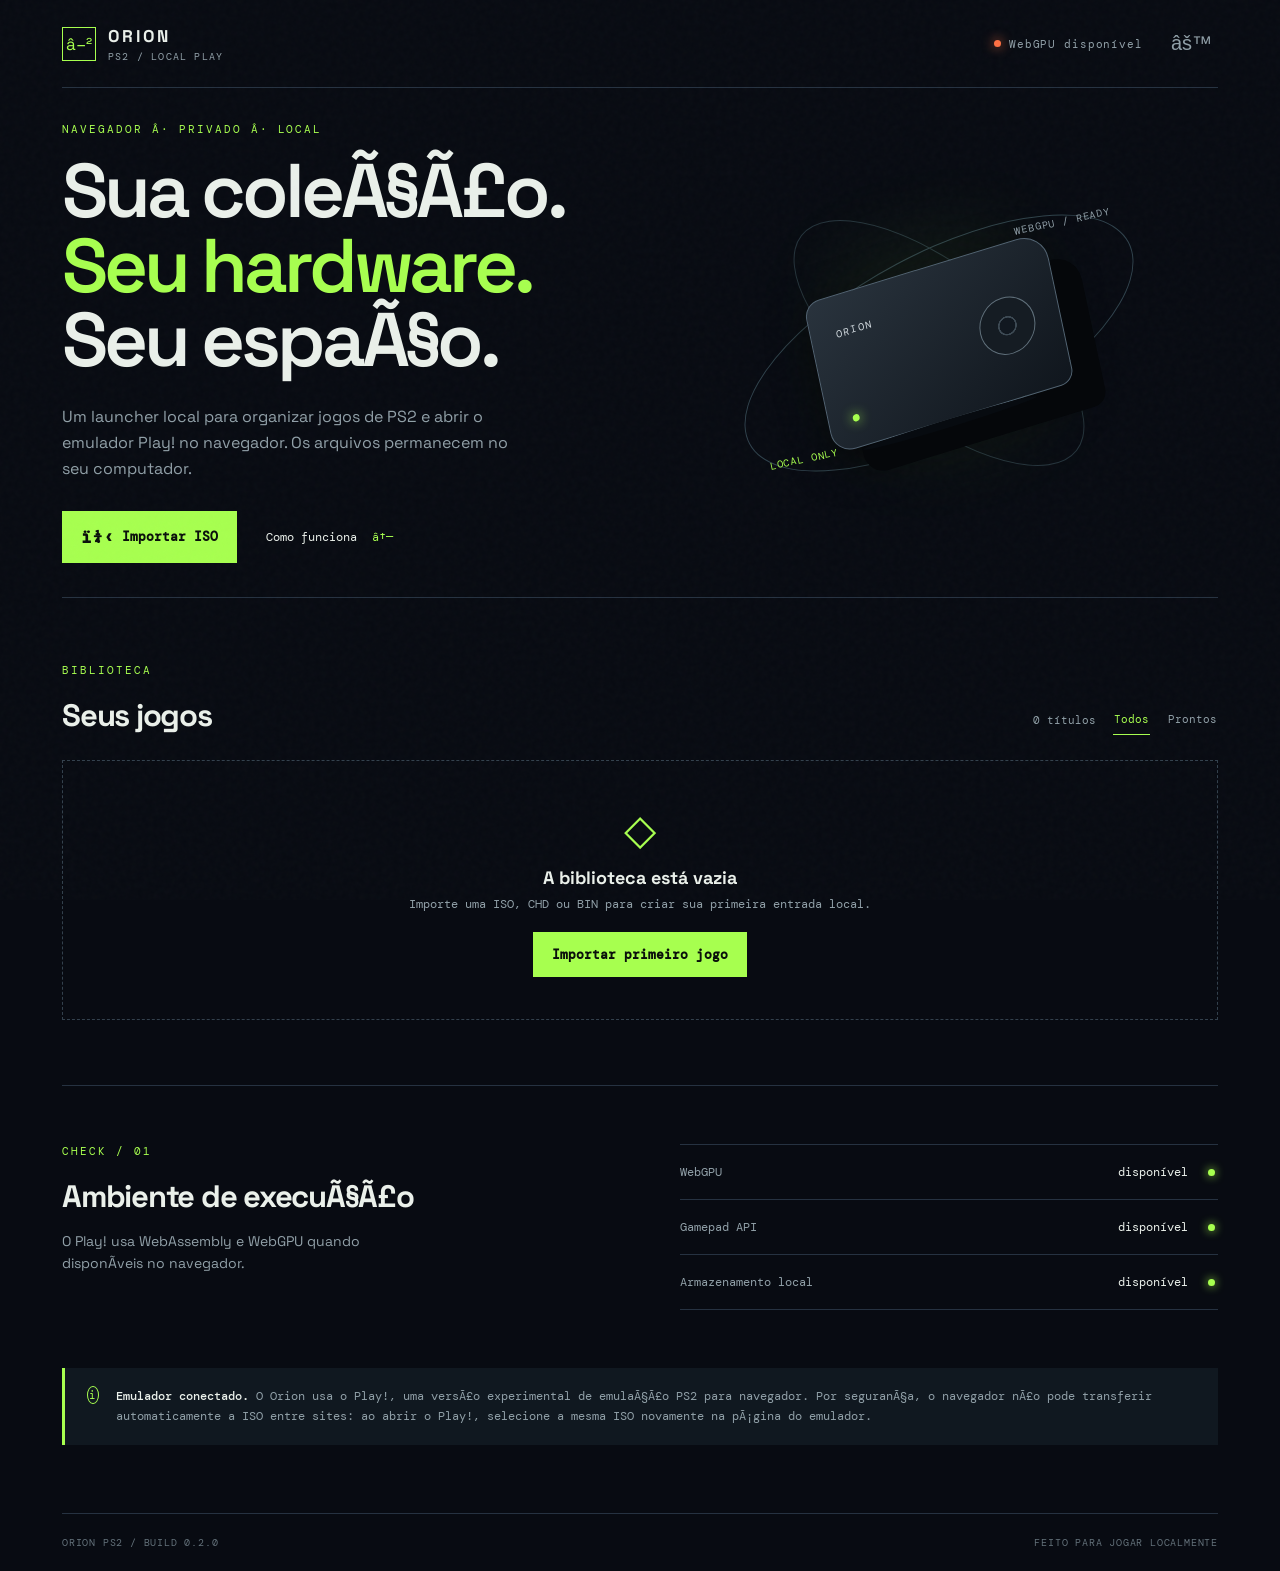
==== index.html @ 4f74984a "Bust browser cache for Play flow" ====
﻿<!doctype html>
<html lang="pt-BR">
<head>
  <meta charset="UTF-8" />
  <meta name="viewport" content="width=device-width, initial-scale=1.0" />
  <meta name="theme-color" content="#080b12" />
  <meta name="description" content="Orion PS2 â€” biblioteca local e launcher experimental para jogos de PlayStation 2 no navegador." />
  <title>Orion PS2 â€” WebGPU Game Library</title>
  <link rel="icon" href="data:image/svg+xml,%3Csvg xmlns='http://www.w3.org/2000/svg' viewBox='0 0 100 100'%3E%3Crect width='100' height='100' rx='22' fill='%23080b12'/%3E%3Cpath d='M20 64 50 18l30 46H63l-13-22-13 22Z' fill='%23a7ff4f'/%3E%3C/svg%3E" />
  <link rel="preconnect" href="https://fonts.googleapis.com" />
  <link rel="preconnect" href="https://fonts.gstatic.com" crossorigin />
  <link href="https://fonts.googleapis.com/css2?family=DM+Mono:wght@400;500&family=Space+Grotesk:wght@400;500;600;700&display=swap" rel="stylesheet" />
  <link rel="stylesheet" href="styles.css" />
</head>
<body>
  <div class="noise"></div><div class="shell"><header class="topbar"><a class="brand" href="#top" aria-label="Orion PS2 inÃ­cio"><span class="brand-mark">â–²</span><span><strong>ORION</strong><small>PS2 / LOCAL PLAY</small></span></a><div class="top-actions"><span class="status-pill"><i></i><span id="gpuStatus">verificando WebGPU</span></span><button class="icon-btn" id="settingsBtn" aria-label="Abrir configuraÃ§Ãµes">âš™</button></div></header>
    <main id="top"><section class="hero"><div class="hero-copy"><p class="eyebrow">NAVEGADOR Â· PRIVADO Â· LOCAL</p><h1>Sua coleÃ§Ã£o.<br /><em>Seu hardware.</em><br />Seu espaÃ§o.</h1><p class="lede">Um launcher local para organizar jogos de PS2 e abrir o emulador Play! no navegador. Os arquivos permanecem no seu computador.</p><div class="hero-actions"><button class="primary-btn" id="importGameBtn"><span>ï¼‹</span> Importar ISO</button><button class="text-btn" id="howBtn">Como funciona <span>â†—</span></button></div><input id="gameInput" type="file" accept=".iso,.bin,.chd,.cso,.gz" hidden /></div><div class="hero-visual" aria-label="IlustraÃ§Ã£o do console Orion"><div class="orbit orbit-one"></div><div class="orbit orbit-two"></div><div class="console-card"><div class="console-glow"></div><div class="console-shape"><span class="console-logo">ORION</span><span class="console-disc"></span><span class="console-led"></span></div><span class="floating-label label-a">WEBGPU / READY</span><span class="floating-label label-b">LOCAL ONLY</span></div></div></section>
      <section class="library-section"><div class="section-head"><div><p class="eyebrow">BIBLIOTECA</p><h2>Seus jogos</h2></div><div class="library-tools"><span id="gameCount">0 tÃ­tulos</span><button class="filter-btn active" data-filter="all">Todos</button><button class="filter-btn" data-filter="ready">Prontos</button></div></div><div id="libraryGrid" class="library-grid"><div class="empty-state"><div class="empty-icon">â—‡</div><h3>A biblioteca estÃ¡ vazia</h3><p>Importe uma ISO, CHD ou BIN para criar sua primeira entrada local.</p><button class="secondary-btn" id="emptyImportBtn">Importar primeiro jogo</button></div></div></section>
      <section class="diagnostics"><div class="diag-heading"><p class="eyebrow">CHECK / 01</p><h2>Ambiente de execuÃ§Ã£o</h2><p>O Play! usa WebAssembly e WebGPU quando disponÃ­veis no navegador.</p></div><div class="diag-list"><div class="diag-row"><span>WebGPU</span><strong id="webgpuCheck">Verificandoâ€¦</strong><i id="webgpuDot" class="diag-dot"></i></div><div class="diag-row"><span>Gamepad API</span><strong id="gamepadCheck">Verificandoâ€¦</strong><i id="gamepadDot" class="diag-dot"></i></div><div class="diag-row"><span>Armazenamento local</span><strong id="storageCheck">Verificandoâ€¦</strong><i id="storageDot" class="diag-dot"></i></div></div></section>
      <section class="notice"><span class="notice-icon">i</span><p><strong>Emulador conectado.</strong> O Orion usa o Play!, uma versÃ£o experimental de emulaÃ§Ã£o PS2 para navegador. Por seguranÃ§a, o navegador nÃ£o pode transferir automaticamente a ISO entre sites: ao abrir o Play!, selecione a mesma ISO novamente na pÃ¡gina do emulador.</p></section></main><footer><span>ORION PS2 / BUILD 0.2.0</span><span>FEITO PARA JOGAR LOCALMENTE</span></footer></div>
  <dialog id="howDialog"><button class="dialog-close" data-close>Ã—</button><p class="eyebrow">FLUXO LOCAL</p><h2>Como o Orion funciona</h2><ol><li><b>Importe</b> sua ISO para salvar o tÃ­tulo na biblioteca local.</li><li><b>Abra o emulador</b> Play! pelo cartÃ£o do jogo.</li><li><b>Selecione a mesma ISO</b> novamente na pÃ¡gina Play!, pois o navegador separa arquivos entre sites.</li><li><b>Jogue</b> com teclado ou controle compatÃ­vel.</li></ol><p class="dialog-note">O Play! aceita ISO, CSO, CHD, ISZ, BIN e ELF e nÃ£o exige BIOS externa.</p></dialog>
  <dialog id="emulatorDialog"><button class="dialog-close" data-close>Ã—</button><p class="eyebrow">PLAY! / PS2 WEB</p><h2 id="emulatorName">Seu jogo</h2><p class="dialog-note">A biblioteca reconheceu o arquivo local. Clique abaixo para abrir o emulador PS2 real; na nova aba, escolha a ISO novamente no seletor do Play!.</p><div class="hero-actions"><button class="primary-btn" id="openPlayBtn">Abrir Play! â†—</button><button class="text-btn" id="copyNameBtn">Copiar nome</button></div></dialog>
  <dialog id="settingsDialog"><button class="dialog-close" data-close>Ã—</button><p class="eyebrow">CONFIGURAÃ‡Ã•ES</p><h2>Ambiente local</h2><label class="file-label" for="biosInput">BIOS do PS2 <span id="biosName">nÃ£o necessÃ¡ria no Play!</span></label><input id="biosInput" type="file" accept=".bin,.rom" hidden /><p class="helper">O Play! usa uma BIOS de alto nÃ­vel integrada. Nenhum arquivo Ã© enviado.</p><div class="settings-line"><span>Modo de renderizaÃ§Ã£o</span><strong>WebGPU â†’ fallback WebGL</strong></div><div class="settings-line"><span>Dados da biblioteca</span><button class="danger-btn" id="clearLibraryBtn">Limpar</button></div></dialog><div id="toast" class="toast" role="status"></div><script src="app.js?v=0.2.0"></script>
</body></html>
---- styles.css ----
:root{--bg:#080b12;--panel:#101620;--panel2:#151d29;--line:#263241;--text:#eaf0ea;--muted:#91a0a8;--lime:#a7ff4f;--orange:#ff7043;--blue:#78a6ff;--mono:'DM Mono',monospace;--sans:'Space Grotesk',sans-serif}*{box-sizing:border-box}html{scroll-behavior:smooth}body{margin:0;background:var(--bg);color:var(--text);font-family:var(--sans);min-height:100vh}.noise{position:fixed;inset:0;pointer-events:none;opacity:.035;background-image:url("data:image/svg+xml,%3Csvg viewBox='0 0 180 180' xmlns='http://www.w3.org/2000/svg'%3E%3Cfilter id='n'%3E%3CfeTurbulence type='fractalNoise' baseFrequency='.9' numOctaves='3' stitchTiles='stitch'/%3E%3C/filter%3E%3Crect width='100%25' height='100%25' filter='url(%23n)' opacity='.7'/%3E%3C/svg%3E")}.shell{max-width:1240px;margin:auto;padding:0 42px}.topbar{height:88px;display:flex;align-items:center;justify-content:space-between;border-bottom:1px solid var(--line)}.brand{display:flex;gap:12px;align-items:center;color:var(--text);text-decoration:none}.brand-mark{display:grid;place-items:center;width:34px;height:34px;border:1px solid var(--lime);color:var(--lime);font-size:17px;transform:rotate(0deg)}.brand strong{font-size:17px;letter-spacing:.18em;display:block}.brand small{display:block;color:var(--muted);font:10px var(--mono);letter-spacing:.12em;margin-top:3px}.top-actions{display:flex;align-items:center;gap:22px}.status-pill{color:var(--muted);font:11px var(--mono);letter-spacing:.08em;display:flex;align-items:center;gap:8px}.status-pill i{width:7px;height:7px;border-radius:50%;background:var(--orange);display:inline-block;box-shadow:0 0 12px var(--orange)}.icon-btn{background:transparent;border:0;color:var(--muted);font-size:20px;cursor:pointer}.hero{min-height:510px;display:grid;grid-template-columns:1fr 1fr;gap:40px;align-items:center;border-bottom:1px solid var(--line)}.eyebrow{color:var(--lime);font:11px var(--mono);letter-spacing:.18em;margin:0 0 18px}.hero h1{font-size:clamp(42px,6vw,76px);line-height:.98;letter-spacing:-.055em;margin:0;font-weight:600}.hero h1 em{color:var(--lime);font-style:normal}.lede{max-width:470px;color:var(--muted);font-size:16px;line-height:1.65;margin:26px 0 28px}.hero-actions{display:flex;gap:23px;align-items:center}.primary-btn,.secondary-btn{border:0;background:var(--lime);color:#0a100b;padding:14px 19px;font:600 13px var(--mono);cursor:pointer;transition:transform .2s,box-shadow .2s}.primary-btn:hover,.secondary-btn:hover{transform:translateY(-2px);box-shadow:0 8px 28px #a7ff4f22}.primary-btn span{font-size:18px;vertical-align:-2px}.text-btn{color:var(--text);background:none;border:0;font:12px var(--mono);cursor:pointer}.text-btn span{color:var(--lime);margin-left:8px}.hero-visual{height:400px;position:relative;display:grid;place-items:center;overflow:hidden}.orbit{position:absolute;border:1px solid #31434d;border-radius:50%;transform:rotate(-28deg)}.orbit-one{width:430px;height:180px}.orbit-two{width:350px;height:150px;transform:rotate(38deg);border-color:#27353e}.console-card{width:390px;height:280px;position:relative;display:grid;place-items:center;transform:rotate(-12deg)}.console-glow{position:absolute;width:180px;height:180px;background:var(--lime);opacity:.09;filter:blur(50px)}.console-shape{width:250px;height:154px;background:linear-gradient(145deg,#29333d,#10161d);border:1px solid #536473;border-radius:16px 28px 14px 22px;transform:skewY(-5deg);box-shadow:28px 30px 0 #05070a,0 14px 40px #0008;position:relative;padding:25px}.console-shape:after{content:'';position:absolute;bottom:-8px;left:28px;width:180px;height:8px;background:#070b10;border-radius:50%}.console-logo{font:10px var(--mono);color:#d5dde2;letter-spacing:.16em}.console-disc{position:absolute;right:25px;top:51px;width:57px;height:57px;border-radius:50%;border:1px solid #60707b;background:radial-gradient(circle,#111820 0 20%,#3d4a54 21% 24%,#151c23 25% 100%)}.console-led{position:absolute;left:24px;bottom:25px;width:7px;height:7px;background:var(--lime);border-radius:50%;box-shadow:0 0 12px var(--lime)}.floating-label{position:absolute;font:10px var(--mono);color:var(--muted);letter-spacing:.1em}.label-a{top:40px;right:0}.label-b{bottom:48px;left:4px;color:var(--lime)}.library-section{padding:65px 0}.section-head{display:flex;align-items:end;justify-content:space-between;margin-bottom:25px}.section-head h2,.diag-heading h2,dialog h2{font-size:31px;letter-spacing:-.04em;margin:0}.library-tools{display:flex;align-items:center;gap:17px;color:var(--muted);font:11px var(--mono)}.filter-btn{color:var(--muted);background:transparent;border:0;border-bottom:1px solid transparent;padding:8px 1px;font:11px var(--mono);cursor:pointer}.filter-btn.active{color:var(--lime);border-color:var(--lime)}.library-grid{min-height:212px}.empty-state{border:1px dashed #33414d;padding:42px;text-align:center}.empty-icon{color:var(--lime);font-size:42px}.empty-state h3{margin:10px 0 7px;font-size:18px}.empty-state p{color:var(--muted);font:12px var(--mono);margin:0 0 20px}.game-card{background:var(--panel);border:1px solid var(--line);min-height:230px;position:relative;display:flex;flex-direction:column;justify-content:space-between;padding:22px;overflow:hidden}.game-card:before{content:'';position:absolute;inset:0;background:linear-gradient(135deg,#a7ff4f0b,transparent 45%);pointer-events:none}.game-art{height:100px;margin:-22px -22px 17px;background:radial-gradient(circle at 72% 20%,#5b6e3b,#1b2530 31%,#101620 65%);display:grid;place-items:center;color:#dce9cc;font-size:30px;font-weight:600}.game-info{position:relative}.game-name{font-size:17px;font-weight:600;margin:0 0 7px;white-space:nowrap;overflow:hidden;text-overflow:ellipsis}.game-meta{color:var(--muted);font:10px var(--mono)}.card-actions{display:flex;align-items:center;justify-content:space-between;margin-top:18px}.play-btn{background:var(--lime);border:0;padding:9px 13px;font:600 11px var(--mono);cursor:pointer}.delete-btn{border:0;color:var(--muted);background:transparent;cursor:pointer}.diagnostics{border-top:1px solid var(--line);padding:58px 0;display:grid;grid-template-columns:1fr 1fr;gap:80px}.diag-heading p:not(.eyebrow){color:var(--muted);font-size:14px;line-height:1.6;max-width:350px}.diag-list{border-top:1px solid var(--line)}.diag-row{padding:19px 0;border-bottom:1px solid var(--line);display:grid;grid-template-columns:1fr auto 10px;align-items:center;gap:20px;font:12px var(--mono)}.diag-row span{color:var(--muted)}.diag-row strong{font-weight:400}.diag-dot{width:7px;height:7px;border-radius:50%;background:var(--orange)}.diag-dot.ok{background:var(--lime);box-shadow:0 0 10px var(--lime)}.notice{background:#101820;border-left:3px solid var(--lime);padding:18px 22px;display:flex;gap:17px;align-items:flex-start;margin-bottom:68px}.notice-icon{color:var(--lime);border:1px solid var(--lime);border-radius:50%;font:11px var(--mono);width:18px;height:18px;text-align:center;line-height:17px}.notice p{margin:0;color:var(--muted);font:12px/1.7 var(--mono)}.notice strong{color:var(--text);font-weight:500}footer{border-top:1px solid var(--line);padding:22px 0;display:flex;justify-content:space-between;color:#63717a;font:10px var(--mono);letter-spacing:.08em}dialog{background:var(--panel2);color:var(--text);border:1px solid var(--line);width:min(500px,calc(100% - 32px));padding:32px;box-shadow:0 25px 90px #000b}dialog::backdrop{background:#000b;backdrop-filter:blur(4px)}dialog h2{margin-bottom:23px}dialog ol{padding-left:21px;color:var(--muted);font:13px/1.8 var(--mono)}dialog li{margin:9px 0}dialog b{color:var(--text)}.dialog-close{position:absolute;right:17px;top:13px;background:none;border:0;color:var(--muted);font-size:25px;cursor:pointer}.dialog-note,.helper{color:var(--muted);font:11px/1.6 var(--mono)}.file-label{display:flex;justify-content:space-between;padding:15px 0;border-bottom:1px solid var(--line);font:12px var(--mono);cursor:pointer}.file-label span{color:var(--lime)}.settings-line{display:flex;justify-content:space-between;align-items:center;padding:16px 0;border-bottom:1px solid var(--line);font:11px var(--mono)}.settings-line span{color:var(--muted)}.settings-line strong{font-weight:400}.danger-btn{background:transparent;border:1px solid #70443d;color:#ff9278;padding:7px 10px;font:11px var(--mono);cursor:pointer}.toast{position:fixed;bottom:25px;left:50%;transform:translate(-50%,20px);opacity:0;background:var(--lime);color:#09100b;padding:13px 18px;font:11px var(--mono);transition:.25s;pointer-events:none;z-index:4}.toast.show{opacity:1;transform:translate(-50%,0)}@media(max-width:760px){.shell{padding:0 20px}.topbar{height:72px}.status-pill{display:none}.hero{grid-template-columns:1fr;min-height:0;padding:65px 0 30px}.hero-visual{height:280px}.console-card{transform:scale(.78) rotate(-12deg)}.section-head{align-items:start;gap:15px;flex-direction:column}.library-tools{width:100%;justify-content:space-between}.diagnostics{grid-template-columns:1fr;gap:32px;padding:45px 0}.notice{margin-bottom:40px}footer{font-size:8px}.label-a{right:25px}.label-b{left:25px}}
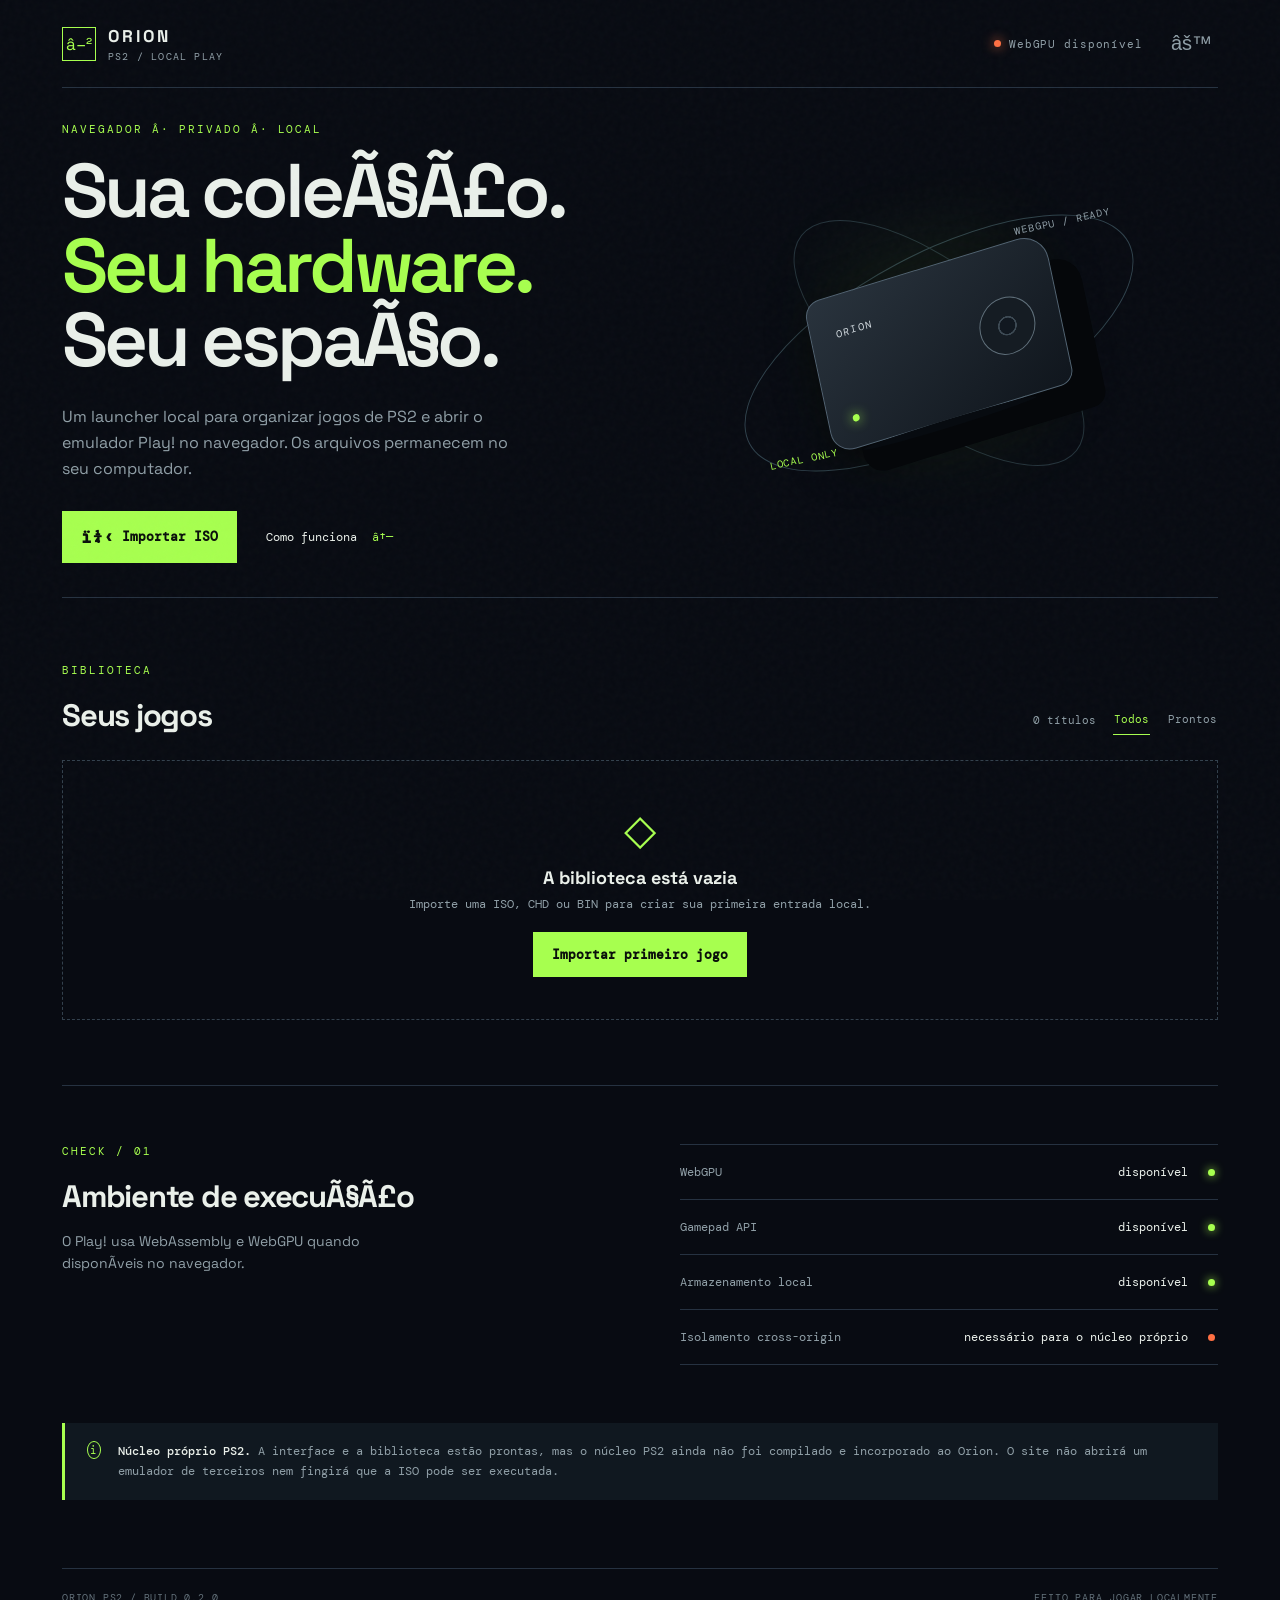
==== commit 8796e32a: "Prepare own PS2 WebAssembly core" ====
--- a/index.html
+++ b/index.html
@@ -1,4 +1,4 @@
-﻿<!doctype html>
+<!doctype html>
 <html lang="pt-BR">
 <head>
   <meta charset="UTF-8" />
@@ -16,10 +16,10 @@
   <div class="noise"></div><div class="shell"><header class="topbar"><a class="brand" href="#top" aria-label="Orion PS2 inÃ­cio"><span class="brand-mark">â–²</span><span><strong>ORION</strong><small>PS2 / LOCAL PLAY</small></span></a><div class="top-actions"><span class="status-pill"><i></i><span id="gpuStatus">verificando WebGPU</span></span><button class="icon-btn" id="settingsBtn" aria-label="Abrir configuraÃ§Ãµes">âš™</button></div></header>
     <main id="top"><section class="hero"><div class="hero-copy"><p class="eyebrow">NAVEGADOR Â· PRIVADO Â· LOCAL</p><h1>Sua coleÃ§Ã£o.<br /><em>Seu hardware.</em><br />Seu espaÃ§o.</h1><p class="lede">Um launcher local para organizar jogos de PS2 e abrir o emulador Play! no navegador. Os arquivos permanecem no seu computador.</p><div class="hero-actions"><button class="primary-btn" id="importGameBtn"><span>ï¼‹</span> Importar ISO</button><button class="text-btn" id="howBtn">Como funciona <span>â†—</span></button></div><input id="gameInput" type="file" accept=".iso,.bin,.chd,.cso,.gz" hidden /></div><div class="hero-visual" aria-label="IlustraÃ§Ã£o do console Orion"><div class="orbit orbit-one"></div><div class="orbit orbit-two"></div><div class="console-card"><div class="console-glow"></div><div class="console-shape"><span class="console-logo">ORION</span><span class="console-disc"></span><span class="console-led"></span></div><span class="floating-label label-a">WEBGPU / READY</span><span class="floating-label label-b">LOCAL ONLY</span></div></div></section>
       <section class="library-section"><div class="section-head"><div><p class="eyebrow">BIBLIOTECA</p><h2>Seus jogos</h2></div><div class="library-tools"><span id="gameCount">0 tÃ­tulos</span><button class="filter-btn active" data-filter="all">Todos</button><button class="filter-btn" data-filter="ready">Prontos</button></div></div><div id="libraryGrid" class="library-grid"><div class="empty-state"><div class="empty-icon">â—‡</div><h3>A biblioteca estÃ¡ vazia</h3><p>Importe uma ISO, CHD ou BIN para criar sua primeira entrada local.</p><button class="secondary-btn" id="emptyImportBtn">Importar primeiro jogo</button></div></div></section>
-      <section class="diagnostics"><div class="diag-heading"><p class="eyebrow">CHECK / 01</p><h2>Ambiente de execuÃ§Ã£o</h2><p>O Play! usa WebAssembly e WebGPU quando disponÃ­veis no navegador.</p></div><div class="diag-list"><div class="diag-row"><span>WebGPU</span><strong id="webgpuCheck">Verificandoâ€¦</strong><i id="webgpuDot" class="diag-dot"></i></div><div class="diag-row"><span>Gamepad API</span><strong id="gamepadCheck">Verificandoâ€¦</strong><i id="gamepadDot" class="diag-dot"></i></div><div class="diag-row"><span>Armazenamento local</span><strong id="storageCheck">Verificandoâ€¦</strong><i id="storageDot" class="diag-dot"></i></div></div></section>
-      <section class="notice"><span class="notice-icon">i</span><p><strong>Emulador conectado.</strong> O Orion usa o Play!, uma versÃ£o experimental de emulaÃ§Ã£o PS2 para navegador. Por seguranÃ§a, o navegador nÃ£o pode transferir automaticamente a ISO entre sites: ao abrir o Play!, selecione a mesma ISO novamente na pÃ¡gina do emulador.</p></section></main><footer><span>ORION PS2 / BUILD 0.2.0</span><span>FEITO PARA JOGAR LOCALMENTE</span></footer></div>
+      <section class="diagnostics"><div class="diag-heading"><p class="eyebrow">CHECK / 01</p><h2>Ambiente de execuÃ§Ã£o</h2><p>O Play! usa WebAssembly e WebGPU quando disponÃ­veis no navegador.</p></div><div class="diag-list"><div class="diag-row"><span>WebGPU</span><strong id="webgpuCheck">Verificandoâ€¦</strong><i id="webgpuDot" class="diag-dot"></i></div><div class="diag-row"><span>Gamepad API</span><strong id="gamepadCheck">Verificandoâ€¦</strong><i id="gamepadDot" class="diag-dot"></i></div><div class="diag-row"><span>Armazenamento local</span><strong id="storageCheck">Verificandoâ€¦</strong><i id="storageDot" class="diag-dot"></i></div><div class="diag-row"><span>Isolamento cross-origin</span><strong id="isolationCheck">Verificando...</strong><i id="isolationDot" class="diag-dot"></i></div></div></section>
+      <section class="notice"><span class="notice-icon">i</span><p><strong>Núcleo próprio PS2.</strong> A interface e a biblioteca estão prontas, mas o núcleo PS2 ainda não foi compilado e incorporado ao Orion. O site não abrirá um emulador de terceiros nem fingirá que a ISO pode ser executada.</p></section></main><footer><span>ORION PS2 / BUILD 0.2.0</span><span>FEITO PARA JOGAR LOCALMENTE</span></footer></div>
   <dialog id="howDialog"><button class="dialog-close" data-close>Ã—</button><p class="eyebrow">FLUXO LOCAL</p><h2>Como o Orion funciona</h2><ol><li><b>Importe</b> sua ISO para salvar o tÃ­tulo na biblioteca local.</li><li><b>Abra o emulador</b> Play! pelo cartÃ£o do jogo.</li><li><b>Selecione a mesma ISO</b> novamente na pÃ¡gina Play!, pois o navegador separa arquivos entre sites.</li><li><b>Jogue</b> com teclado ou controle compatÃ­vel.</li></ol><p class="dialog-note">O Play! aceita ISO, CSO, CHD, ISZ, BIN e ELF e nÃ£o exige BIOS externa.</p></dialog>
-  <dialog id="emulatorDialog"><button class="dialog-close" data-close>Ã—</button><p class="eyebrow">PLAY! / PS2 WEB</p><h2 id="emulatorName">Seu jogo</h2><p class="dialog-note">A biblioteca reconheceu o arquivo local. Clique abaixo para abrir o emulador PS2 real; na nova aba, escolha a ISO novamente no seletor do Play!.</p><div class="hero-actions"><button class="primary-btn" id="openPlayBtn">Abrir Play! â†—</button><button class="text-btn" id="copyNameBtn">Copiar nome</button></div></dialog>
+  <dialog id="emulatorDialog"><button class="dialog-close" data-close>×</button><p class="eyebrow">NÚCLEO PRÓPRIO / PS2 WEB</p><h2 id="emulatorName">Seu jogo</h2><p class="dialog-note">A ISO foi reconhecida e continua somente no seu computador. Para executar este jogo no próprio Orion, ainda falta compilar o núcleo PS2 WebAssembly com WebGPU. Esta versão não abre sites externos e não transfere sua ISO.</p><div class="hero-actions"><button class="text-btn" id="copyNameBtn">Copiar nome</button></div></dialog>
   <dialog id="settingsDialog"><button class="dialog-close" data-close>Ã—</button><p class="eyebrow">CONFIGURAÃ‡Ã•ES</p><h2>Ambiente local</h2><label class="file-label" for="biosInput">BIOS do PS2 <span id="biosName">nÃ£o necessÃ¡ria no Play!</span></label><input id="biosInput" type="file" accept=".bin,.rom" hidden /><p class="helper">O Play! usa uma BIOS de alto nÃ­vel integrada. Nenhum arquivo Ã© enviado.</p><div class="settings-line"><span>Modo de renderizaÃ§Ã£o</span><strong>WebGPU â†’ fallback WebGL</strong></div><div class="settings-line"><span>Dados da biblioteca</span><button class="danger-btn" id="clearLibraryBtn">Limpar</button></div></dialog><div id="toast" class="toast" role="status"></div><script src="app.js?v=0.2.0"></script>
 </body></html>
 
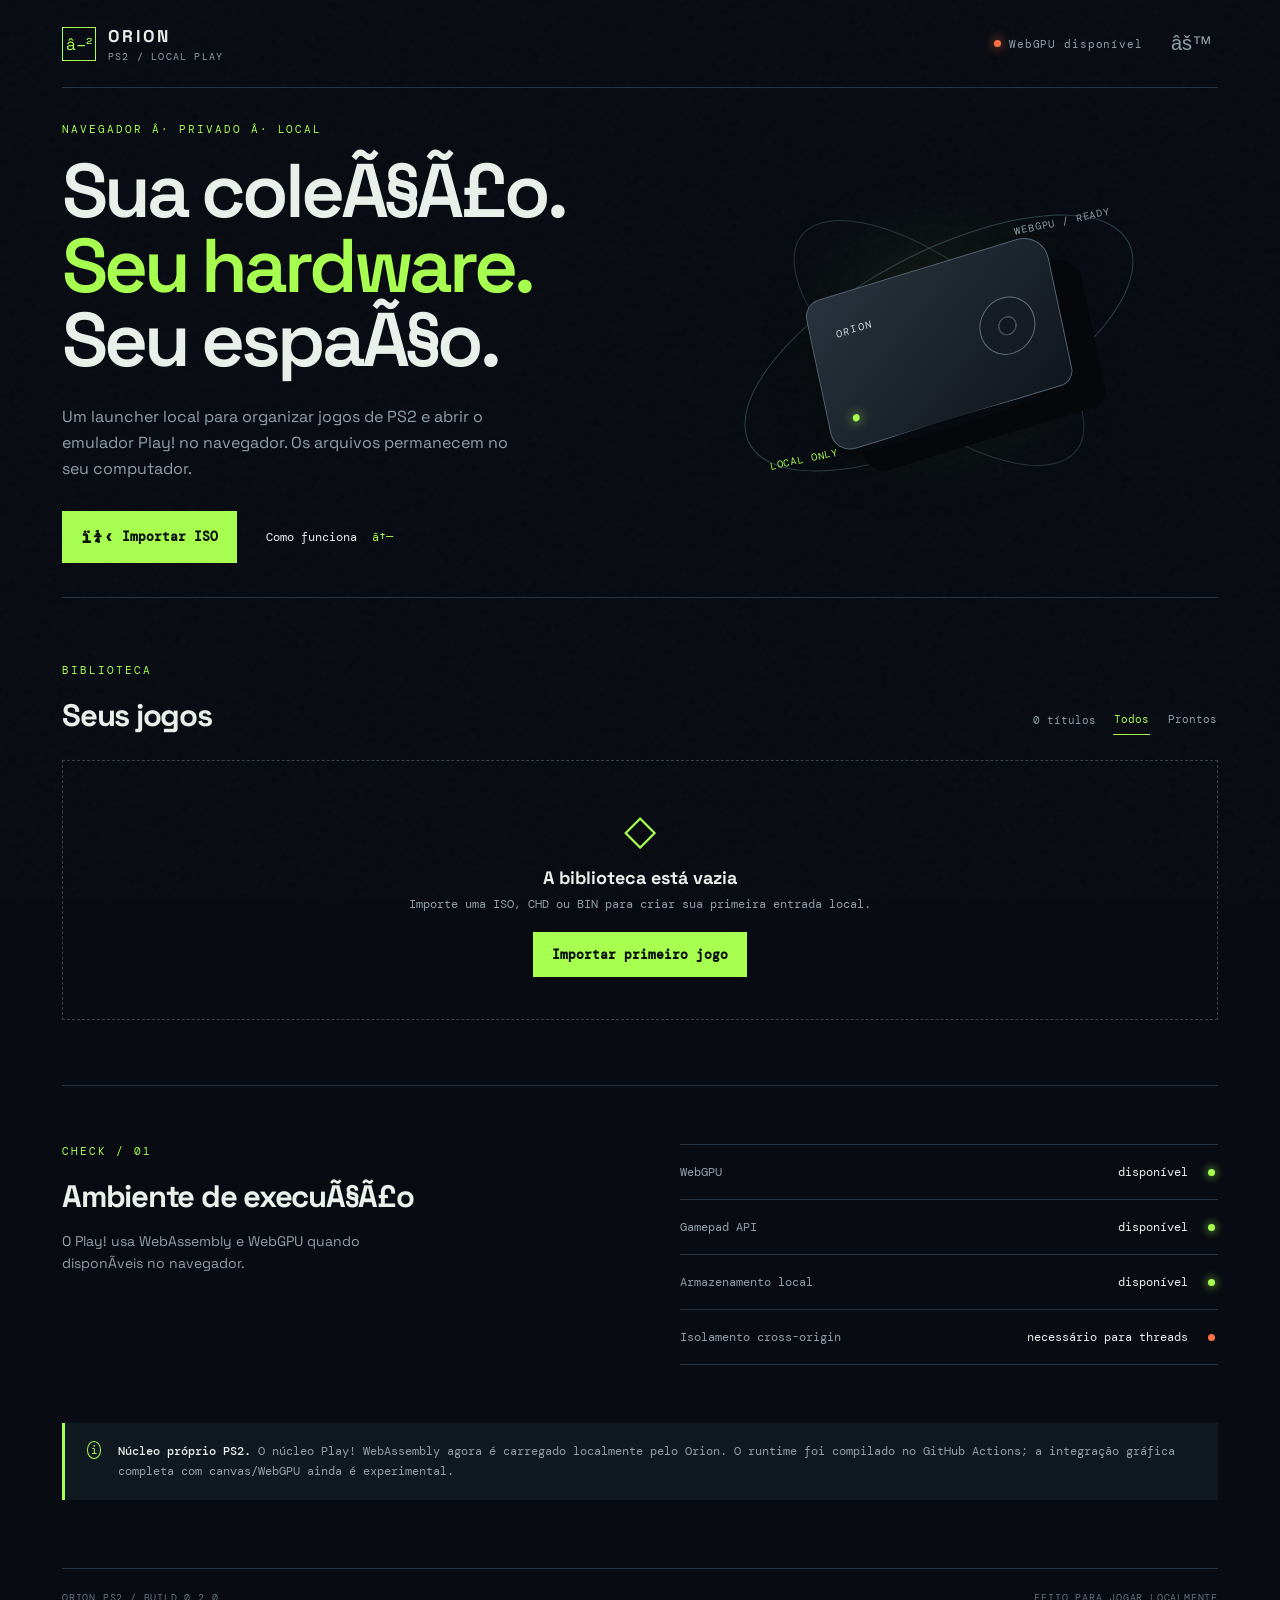
==== commit af5286bb: "Integrate local Play WebAssembly core Co-authored-by: Manus <dev-agent@manus.ai>" ====
--- a/index.html
+++ b/index.html
@@ -17,9 +17,9 @@
     <main id="top"><section class="hero"><div class="hero-copy"><p class="eyebrow">NAVEGADOR Â· PRIVADO Â· LOCAL</p><h1>Sua coleÃ§Ã£o.<br /><em>Seu hardware.</em><br />Seu espaÃ§o.</h1><p class="lede">Um launcher local para organizar jogos de PS2 e abrir o emulador Play! no navegador. Os arquivos permanecem no seu computador.</p><div class="hero-actions"><button class="primary-btn" id="importGameBtn"><span>ï¼‹</span> Importar ISO</button><button class="text-btn" id="howBtn">Como funciona <span>â†—</span></button></div><input id="gameInput" type="file" accept=".iso,.bin,.chd,.cso,.gz" hidden /></div><div class="hero-visual" aria-label="IlustraÃ§Ã£o do console Orion"><div class="orbit orbit-one"></div><div class="orbit orbit-two"></div><div class="console-card"><div class="console-glow"></div><div class="console-shape"><span class="console-logo">ORION</span><span class="console-disc"></span><span class="console-led"></span></div><span class="floating-label label-a">WEBGPU / READY</span><span class="floating-label label-b">LOCAL ONLY</span></div></div></section>
       <section class="library-section"><div class="section-head"><div><p class="eyebrow">BIBLIOTECA</p><h2>Seus jogos</h2></div><div class="library-tools"><span id="gameCount">0 tÃ­tulos</span><button class="filter-btn active" data-filter="all">Todos</button><button class="filter-btn" data-filter="ready">Prontos</button></div></div><div id="libraryGrid" class="library-grid"><div class="empty-state"><div class="empty-icon">â—‡</div><h3>A biblioteca estÃ¡ vazia</h3><p>Importe uma ISO, CHD ou BIN para criar sua primeira entrada local.</p><button class="secondary-btn" id="emptyImportBtn">Importar primeiro jogo</button></div></div></section>
       <section class="diagnostics"><div class="diag-heading"><p class="eyebrow">CHECK / 01</p><h2>Ambiente de execuÃ§Ã£o</h2><p>O Play! usa WebAssembly e WebGPU quando disponÃ­veis no navegador.</p></div><div class="diag-list"><div class="diag-row"><span>WebGPU</span><strong id="webgpuCheck">Verificandoâ€¦</strong><i id="webgpuDot" class="diag-dot"></i></div><div class="diag-row"><span>Gamepad API</span><strong id="gamepadCheck">Verificandoâ€¦</strong><i id="gamepadDot" class="diag-dot"></i></div><div class="diag-row"><span>Armazenamento local</span><strong id="storageCheck">Verificandoâ€¦</strong><i id="storageDot" class="diag-dot"></i></div><div class="diag-row"><span>Isolamento cross-origin</span><strong id="isolationCheck">Verificando...</strong><i id="isolationDot" class="diag-dot"></i></div></div></section>
-      <section class="notice"><span class="notice-icon">i</span><p><strong>Núcleo próprio PS2.</strong> A interface e a biblioteca estão prontas, mas o núcleo PS2 ainda não foi compilado e incorporado ao Orion. O site não abrirá um emulador de terceiros nem fingirá que a ISO pode ser executada.</p></section></main><footer><span>ORION PS2 / BUILD 0.2.0</span><span>FEITO PARA JOGAR LOCALMENTE</span></footer></div>
+      <section class="notice"><span class="notice-icon">i</span><p><strong>Núcleo próprio PS2.</strong> O núcleo Play! WebAssembly agora é carregado localmente pelo Orion. O runtime foi compilado no GitHub Actions; a integração gráfica completa com canvas/WebGPU ainda é experimental.</p></section></main><footer><span>ORION PS2 / BUILD 0.2.0</span><span>FEITO PARA JOGAR LOCALMENTE</span></footer></div>
   <dialog id="howDialog"><button class="dialog-close" data-close>Ã—</button><p class="eyebrow">FLUXO LOCAL</p><h2>Como o Orion funciona</h2><ol><li><b>Importe</b> sua ISO para salvar o tÃ­tulo na biblioteca local.</li><li><b>Abra o emulador</b> Play! pelo cartÃ£o do jogo.</li><li><b>Selecione a mesma ISO</b> novamente na pÃ¡gina Play!, pois o navegador separa arquivos entre sites.</li><li><b>Jogue</b> com teclado ou controle compatÃ­vel.</li></ol><p class="dialog-note">O Play! aceita ISO, CSO, CHD, ISZ, BIN e ELF e nÃ£o exige BIOS externa.</p></dialog>
-  <dialog id="emulatorDialog"><button class="dialog-close" data-close>×</button><p class="eyebrow">NÚCLEO PRÓPRIO / PS2 WEB</p><h2 id="emulatorName">Seu jogo</h2><p class="dialog-note">A ISO foi reconhecida e continua somente no seu computador. Para executar este jogo no próprio Orion, ainda falta compilar o núcleo PS2 WebAssembly com WebGPU. Esta versão não abre sites externos e não transfere sua ISO.</p><div class="hero-actions"><button class="text-btn" id="copyNameBtn">Copiar nome</button></div></dialog>
-  <dialog id="settingsDialog"><button class="dialog-close" data-close>Ã—</button><p class="eyebrow">CONFIGURAÃ‡Ã•ES</p><h2>Ambiente local</h2><label class="file-label" for="biosInput">BIOS do PS2 <span id="biosName">nÃ£o necessÃ¡ria no Play!</span></label><input id="biosInput" type="file" accept=".bin,.rom" hidden /><p class="helper">O Play! usa uma BIOS de alto nÃ­vel integrada. Nenhum arquivo Ã© enviado.</p><div class="settings-line"><span>Modo de renderizaÃ§Ã£o</span><strong>WebGPU â†’ fallback WebGL</strong></div><div class="settings-line"><span>Dados da biblioteca</span><button class="danger-btn" id="clearLibraryBtn">Limpar</button></div></dialog><div id="toast" class="toast" role="status"></div><script src="app.js?v=0.2.0"></script>
+  <dialog id="emulatorDialog"><button class="dialog-close" data-close>×</button><p class="eyebrow">NÚCLEO PRÓPRIO / PS2 WEB</p><h2 id="emulatorName">Seu jogo</h2><p class="dialog-note" id="emulatorMessage">Carregando o núcleo local…</p><div class="hero-actions"><button class="text-btn" id="copyNameBtn">Copiar nome</button></div></dialog>
+  <dialog id="settingsDialog"><button class="dialog-close" data-close>Ã—</button><p class="eyebrow">CONFIGURAÃ‡Ã•ES</p><h2>Ambiente local</h2><label class="file-label" for="biosInput">BIOS do PS2 <span id="biosName">nÃ£o necessÃ¡ria no Play!</span></label><input id="biosInput" type="file" accept=".bin,.rom" hidden /><p class="helper">O Play! usa uma BIOS de alto nÃ­vel integrada. Nenhum arquivo Ã© enviado.</p><div class="settings-line"><span>Modo de renderizaÃ§Ã£o</span><strong>WebGPU â†’ fallback WebGL</strong></div><div class="settings-line"><span>Dados da biblioteca</span><button class="danger-btn" id="clearLibraryBtn">Limpar</button></div></dialog><div id="toast" class="toast" role="status"></div><script type="module" src="app.js?v=0.3.0"></script>
 </body></html>
 
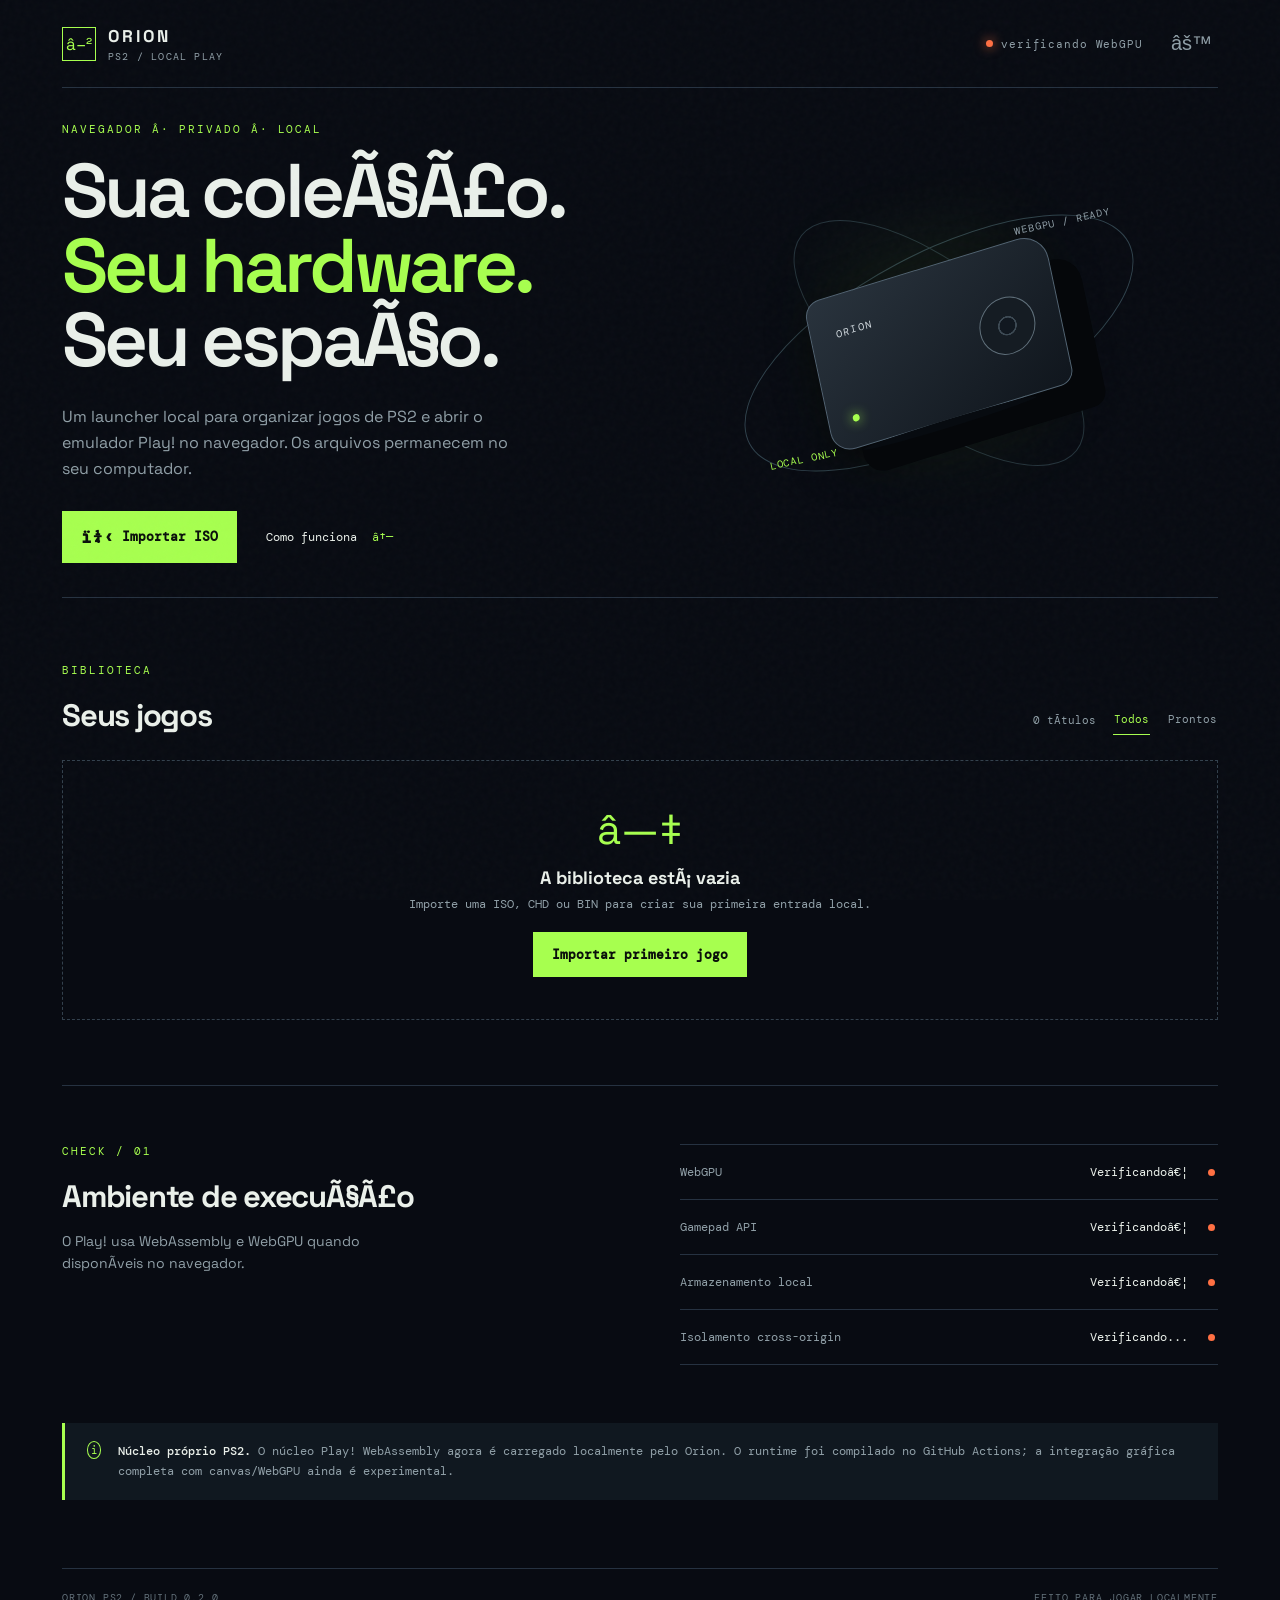
==== commit 3da4609c: "Enable isolated local Play runtime Co-authored-by: Manus <dev-agent@manus.ai>" ====
--- a/index.html
+++ b/index.html
@@ -20,6 +20,6 @@
       <section class="notice"><span class="notice-icon">i</span><p><strong>Núcleo próprio PS2.</strong> O núcleo Play! WebAssembly agora é carregado localmente pelo Orion. O runtime foi compilado no GitHub Actions; a integração gráfica completa com canvas/WebGPU ainda é experimental.</p></section></main><footer><span>ORION PS2 / BUILD 0.2.0</span><span>FEITO PARA JOGAR LOCALMENTE</span></footer></div>
   <dialog id="howDialog"><button class="dialog-close" data-close>Ã—</button><p class="eyebrow">FLUXO LOCAL</p><h2>Como o Orion funciona</h2><ol><li><b>Importe</b> sua ISO para salvar o tÃ­tulo na biblioteca local.</li><li><b>Abra o emulador</b> Play! pelo cartÃ£o do jogo.</li><li><b>Selecione a mesma ISO</b> novamente na pÃ¡gina Play!, pois o navegador separa arquivos entre sites.</li><li><b>Jogue</b> com teclado ou controle compatÃ­vel.</li></ol><p class="dialog-note">O Play! aceita ISO, CSO, CHD, ISZ, BIN e ELF e nÃ£o exige BIOS externa.</p></dialog>
   <dialog id="emulatorDialog"><button class="dialog-close" data-close>×</button><p class="eyebrow">NÚCLEO PRÓPRIO / PS2 WEB</p><h2 id="emulatorName">Seu jogo</h2><p class="dialog-note" id="emulatorMessage">Carregando o núcleo local…</p><div class="hero-actions"><button class="text-btn" id="copyNameBtn">Copiar nome</button></div></dialog>
-  <dialog id="settingsDialog"><button class="dialog-close" data-close>Ã—</button><p class="eyebrow">CONFIGURAÃ‡Ã•ES</p><h2>Ambiente local</h2><label class="file-label" for="biosInput">BIOS do PS2 <span id="biosName">nÃ£o necessÃ¡ria no Play!</span></label><input id="biosInput" type="file" accept=".bin,.rom" hidden /><p class="helper">O Play! usa uma BIOS de alto nÃ­vel integrada. Nenhum arquivo Ã© enviado.</p><div class="settings-line"><span>Modo de renderizaÃ§Ã£o</span><strong>WebGPU â†’ fallback WebGL</strong></div><div class="settings-line"><span>Dados da biblioteca</span><button class="danger-btn" id="clearLibraryBtn">Limpar</button></div></dialog><div id="toast" class="toast" role="status"></div><script type="module" src="app.js?v=0.3.0"></script>
+  <dialog id="settingsDialog"><button class="dialog-close" data-close>Ã—</button><p class="eyebrow">CONFIGURAÃ‡Ã•ES</p><h2>Ambiente local</h2><label class="file-label" for="biosInput">BIOS do PS2 <span id="biosName">nÃ£o necessÃ¡ria no Play!</span></label><input id="biosInput" type="file" accept=".bin,.rom" hidden /><p class="helper">O Play! usa uma BIOS de alto nÃ­vel integrada. Nenhum arquivo Ã© enviado.</p><div class="settings-line"><span>Modo de renderizaÃ§Ã£o</span><strong>WebGPU â†’ fallback WebGL</strong></div><div class="settings-line"><span>Dados da biblioteca</span><button class="danger-btn" id="clearLibraryBtn">Limpar</button></div></dialog><div id="toast" class="toast" role="status"></div><script>if("serviceWorker" in navigator){navigator.serviceWorker.register("./coi-serviceworker.js").then(reg=>{if(!window.crossOriginIsolated&&!sessionStorage.getItem("orion-coi-reloaded")){sessionStorage.setItem("orion-coi-reloaded","1");reg.update().then(()=>location.reload())}}).catch(console.warn)}</script><script type="module" src="app.js?v=0.3.1"></script>
 </body></html>
 
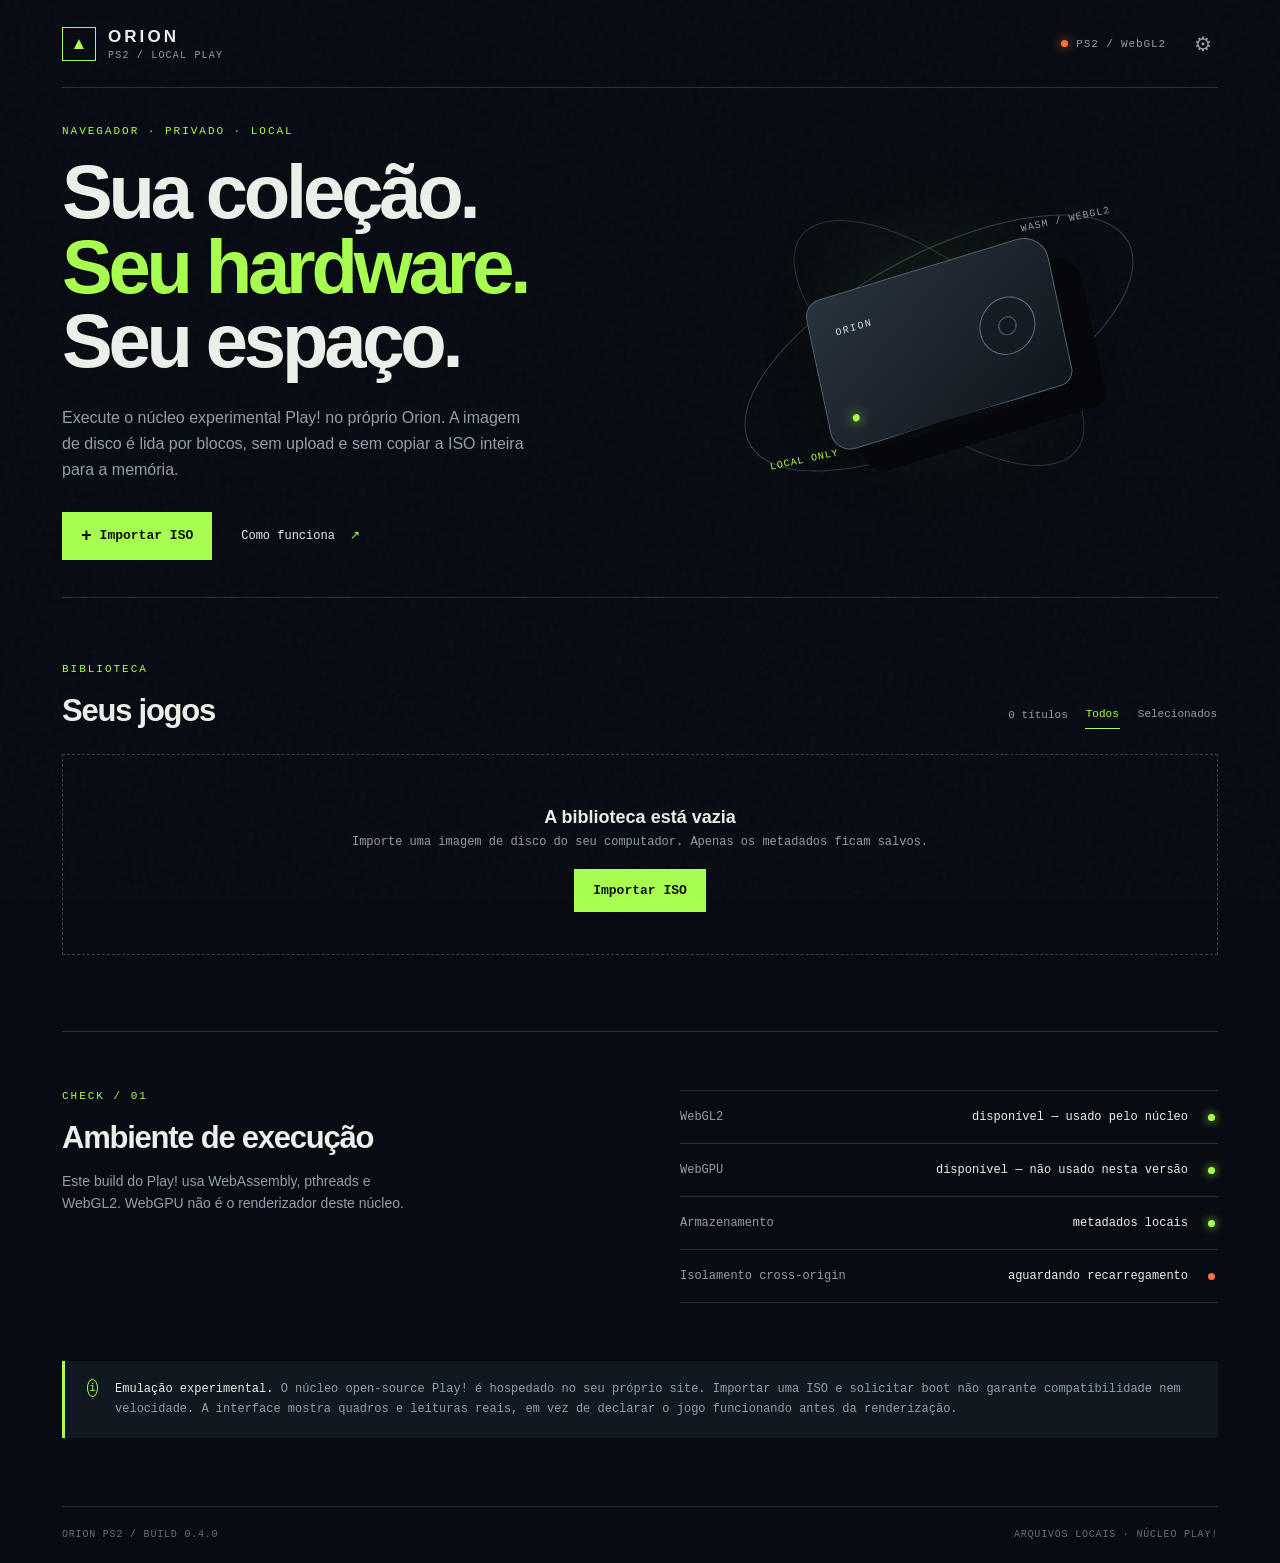
==== commit 122c460b: "Fix large ISO reading and initialize real PS2 player Use bounded block cache and official Play initV" ====
--- a/index.html
+++ b/index.html
@@ -1,25 +1,38 @@
 <!doctype html>
 <html lang="pt-BR">
 <head>
-  <meta charset="UTF-8" />
-  <meta name="viewport" content="width=device-width, initial-scale=1.0" />
-  <meta name="theme-color" content="#080b12" />
-  <meta name="description" content="Orion PS2 â€” biblioteca local e launcher experimental para jogos de PlayStation 2 no navegador." />
-  <title>Orion PS2 â€” WebGPU Game Library</title>
-  <link rel="icon" href="data:image/svg+xml,%3Csvg xmlns='http://www.w3.org/2000/svg' viewBox='0 0 100 100'%3E%3Crect width='100' height='100' rx='22' fill='%23080b12'/%3E%3Cpath d='M20 64 50 18l30 46H63l-13-22-13 22Z' fill='%23a7ff4f'/%3E%3C/svg%3E" />
-  <link rel="preconnect" href="https://fonts.googleapis.com" />
-  <link rel="preconnect" href="https://fonts.gstatic.com" crossorigin />
-  <link href="https://fonts.googleapis.com/css2?family=DM+Mono:wght@400;500&family=Space+Grotesk:wght@400;500;600;700&display=swap" rel="stylesheet" />
-  <link rel="stylesheet" href="styles.css" />
+  <meta charset="UTF-8">
+  <meta name="viewport" content="width=device-width, initial-scale=1">
+  <meta name="theme-color" content="#080b12">
+  <meta name="description" content="Orion PS2 — player experimental no navegador, com leitura local de discos por blocos e núcleo Play! WebAssembly.">
+  <title>Orion PS2 — Player local</title>
+  <link rel="icon" href="data:image/svg+xml,%3Csvg xmlns='http://www.w3.org/2000/svg' viewBox='0 0 100 100'%3E%3Crect width='100' height='100' rx='22' fill='%23080b12'/%3E%3Cpath d='M20 64 50 18l30 46H63l-13-22-13 22Z' fill='%23a7ff4f'/%3E%3C/svg%3E">
+  <link rel="stylesheet" href="styles.css?v=0.4.0">
 </head>
 <body>
-  <div class="noise"></div><div class="shell"><header class="topbar"><a class="brand" href="#top" aria-label="Orion PS2 inÃ­cio"><span class="brand-mark">â–²</span><span><strong>ORION</strong><small>PS2 / LOCAL PLAY</small></span></a><div class="top-actions"><span class="status-pill"><i></i><span id="gpuStatus">verificando WebGPU</span></span><button class="icon-btn" id="settingsBtn" aria-label="Abrir configuraÃ§Ãµes">âš™</button></div></header>
-    <main id="top"><section class="hero"><div class="hero-copy"><p class="eyebrow">NAVEGADOR Â· PRIVADO Â· LOCAL</p><h1>Sua coleÃ§Ã£o.<br /><em>Seu hardware.</em><br />Seu espaÃ§o.</h1><p class="lede">Um launcher local para organizar jogos de PS2 e abrir o emulador Play! no navegador. Os arquivos permanecem no seu computador.</p><div class="hero-actions"><button class="primary-btn" id="importGameBtn"><span>ï¼‹</span> Importar ISO</button><button class="text-btn" id="howBtn">Como funciona <span>â†—</span></button></div><input id="gameInput" type="file" accept=".iso,.bin,.chd,.cso,.gz" hidden /></div><div class="hero-visual" aria-label="IlustraÃ§Ã£o do console Orion"><div class="orbit orbit-one"></div><div class="orbit orbit-two"></div><div class="console-card"><div class="console-glow"></div><div class="console-shape"><span class="console-logo">ORION</span><span class="console-disc"></span><span class="console-led"></span></div><span class="floating-label label-a">WEBGPU / READY</span><span class="floating-label label-b">LOCAL ONLY</span></div></div></section>
-      <section class="library-section"><div class="section-head"><div><p class="eyebrow">BIBLIOTECA</p><h2>Seus jogos</h2></div><div class="library-tools"><span id="gameCount">0 tÃ­tulos</span><button class="filter-btn active" data-filter="all">Todos</button><button class="filter-btn" data-filter="ready">Prontos</button></div></div><div id="libraryGrid" class="library-grid"><div class="empty-state"><div class="empty-icon">â—‡</div><h3>A biblioteca estÃ¡ vazia</h3><p>Importe uma ISO, CHD ou BIN para criar sua primeira entrada local.</p><button class="secondary-btn" id="emptyImportBtn">Importar primeiro jogo</button></div></div></section>
-      <section class="diagnostics"><div class="diag-heading"><p class="eyebrow">CHECK / 01</p><h2>Ambiente de execuÃ§Ã£o</h2><p>O Play! usa WebAssembly e WebGPU quando disponÃ­veis no navegador.</p></div><div class="diag-list"><div class="diag-row"><span>WebGPU</span><strong id="webgpuCheck">Verificandoâ€¦</strong><i id="webgpuDot" class="diag-dot"></i></div><div class="diag-row"><span>Gamepad API</span><strong id="gamepadCheck">Verificandoâ€¦</strong><i id="gamepadDot" class="diag-dot"></i></div><div class="diag-row"><span>Armazenamento local</span><strong id="storageCheck">Verificandoâ€¦</strong><i id="storageDot" class="diag-dot"></i></div><div class="diag-row"><span>Isolamento cross-origin</span><strong id="isolationCheck">Verificando...</strong><i id="isolationDot" class="diag-dot"></i></div></div></section>
-      <section class="notice"><span class="notice-icon">i</span><p><strong>Núcleo próprio PS2.</strong> O núcleo Play! WebAssembly agora é carregado localmente pelo Orion. O runtime foi compilado no GitHub Actions; a integração gráfica completa com canvas/WebGPU ainda é experimental.</p></section></main><footer><span>ORION PS2 / BUILD 0.2.0</span><span>FEITO PARA JOGAR LOCALMENTE</span></footer></div>
-  <dialog id="howDialog"><button class="dialog-close" data-close>Ã—</button><p class="eyebrow">FLUXO LOCAL</p><h2>Como o Orion funciona</h2><ol><li><b>Importe</b> sua ISO para salvar o tÃ­tulo na biblioteca local.</li><li><b>Abra o emulador</b> Play! pelo cartÃ£o do jogo.</li><li><b>Selecione a mesma ISO</b> novamente na pÃ¡gina Play!, pois o navegador separa arquivos entre sites.</li><li><b>Jogue</b> com teclado ou controle compatÃ­vel.</li></ol><p class="dialog-note">O Play! aceita ISO, CSO, CHD, ISZ, BIN e ELF e nÃ£o exige BIOS externa.</p></dialog>
-  <dialog id="emulatorDialog"><button class="dialog-close" data-close>×</button><p class="eyebrow">NÚCLEO PRÓPRIO / PS2 WEB</p><h2 id="emulatorName">Seu jogo</h2><p class="dialog-note" id="emulatorMessage">Carregando o núcleo local…</p><div class="hero-actions"><button class="text-btn" id="copyNameBtn">Copiar nome</button></div></dialog>
-  <dialog id="settingsDialog"><button class="dialog-close" data-close>Ã—</button><p class="eyebrow">CONFIGURAÃ‡Ã•ES</p><h2>Ambiente local</h2><label class="file-label" for="biosInput">BIOS do PS2 <span id="biosName">nÃ£o necessÃ¡ria no Play!</span></label><input id="biosInput" type="file" accept=".bin,.rom" hidden /><p class="helper">O Play! usa uma BIOS de alto nÃ­vel integrada. Nenhum arquivo Ã© enviado.</p><div class="settings-line"><span>Modo de renderizaÃ§Ã£o</span><strong>WebGPU â†’ fallback WebGL</strong></div><div class="settings-line"><span>Dados da biblioteca</span><button class="danger-btn" id="clearLibraryBtn">Limpar</button></div></dialog><div id="toast" class="toast" role="status"></div><script>if("serviceWorker" in navigator){navigator.serviceWorker.register("./coi-serviceworker.js").then(reg=>{if(!window.crossOriginIsolated&&!sessionStorage.getItem("orion-coi-reloaded")){sessionStorage.setItem("orion-coi-reloaded","1");reg.update().then(()=>location.reload())}}).catch(console.warn)}</script><script type="module" src="app.js?v=0.3.1"></script>
-</body></html>
-
+  <div class="noise"></div>
+  <div class="shell">
+    <header class="topbar"><a class="brand" href="#top" aria-label="Orion PS2 início"><span class="brand-mark">▲</span><span><strong>ORION</strong><small>PS2 / LOCAL PLAY</small></span></a><div class="top-actions"><span class="status-pill"><i></i><span id="gpuStatus">Verificando ambiente</span></span><button class="icon-btn" id="settingsBtn" aria-label="Abrir configurações">⚙</button></div></header>
+    <main id="top">
+      <section class="hero">
+        <div class="hero-copy"><p class="eyebrow">NAVEGADOR · PRIVADO · LOCAL</p><h1>Sua coleção.<br><em>Seu hardware.</em><br>Seu espaço.</h1><p class="lede">Execute o núcleo experimental Play! no próprio Orion. A imagem de disco é lida por blocos, sem upload e sem copiar a ISO inteira para a memória.</p><div class="hero-actions"><button class="primary-btn" id="importGameBtn"><span>+</span> Importar ISO</button><button class="text-btn" id="howBtn">Como funciona <span>↗</span></button></div><input id="gameInput" type="file" accept=".iso,.bin,.chd,.cso,.isz" hidden></div>
+        <div class="hero-visual" aria-label="Ilustração do console Orion"><div class="orbit orbit-one"></div><div class="orbit orbit-two"></div><div class="console-card"><div class="console-glow"></div><div class="console-shape"><span class="console-logo">ORION</span><span class="console-disc"></span><span class="console-led"></span></div><span class="floating-label label-a">WASM / WEBGL2</span><span class="floating-label label-b">LOCAL ONLY</span></div></div>
+      </section>
+      <section class="library-section"><div class="section-head"><div><p class="eyebrow">BIBLIOTECA</p><h2>Seus jogos</h2></div><div class="library-tools"><span id="gameCount">0 títulos</span><button class="filter-btn active" data-filter="all">Todos</button><button class="filter-btn" data-filter="selected">Selecionados</button></div></div><div id="libraryGrid" class="library-grid"></div></section>
+      <section class="diagnostics"><div class="diag-heading"><p class="eyebrow">CHECK / 01</p><h2>Ambiente de execução</h2><p>Este build do Play! usa WebAssembly, pthreads e WebGL2. WebGPU não é o renderizador deste núcleo.</p></div><div class="diag-list">
+        <div class="diag-row"><span>WebGL2</span><strong id="webglCheck">Verificando…</strong><i id="webglDot" class="diag-dot"></i></div>
+        <div class="diag-row"><span>WebGPU</span><strong id="webgpuCheck">Verificando…</strong><i id="webgpuDot" class="diag-dot"></i></div>
+        <div class="diag-row"><span>Armazenamento</span><strong id="storageCheck">Verificando…</strong><i id="storageDot" class="diag-dot"></i></div>
+        <div class="diag-row"><span>Isolamento cross-origin</span><strong id="isolationCheck">Verificando…</strong><i id="isolationDot" class="diag-dot"></i></div>
+      </div></section>
+      <section class="notice"><span class="notice-icon">i</span><p><strong>Emulação experimental.</strong> O núcleo open-source Play! é hospedado no seu próprio site. Importar uma ISO e solicitar boot não garante compatibilidade nem velocidade. A interface mostra quadros e leituras reais, em vez de declarar o jogo funcionando antes da renderização.</p></section>
+    </main>
+    <footer><span>ORION PS2 / BUILD 0.4.0</span><span>ARQUIVOS LOCAIS · NÚCLEO PLAY!</span></footer>
+  </div>
+  <dialog id="howDialog"><button class="dialog-close" data-close aria-label="Fechar">×</button><p class="eyebrow">FLUXO LOCAL</p><h2>Como o Orion funciona</h2><ol><li>Aguarde a ativação do isolamento; a primeira visita pode recarregar automaticamente.</li><li>Selecione uma ISO extraída e disponível localmente — não um ZIP ou arquivo somente na nuvem.</li><li>O player lê pequenos blocos e solicita o boot ao núcleo.</li><li>Clique no canvas para usar o teclado. Start: Enter; botões: A/Z/S/X.</li></ol><p class="dialog-note">A biblioteca guarda apenas metadados por escolha de privacidade. Ao recarregar, selecione o arquivo novamente. O Play! não exige BIOS externa.</p></dialog>
+  <dialog id="emulatorDialog" class="player-dialog"><button class="dialog-close" data-close aria-label="Fechar player">×</button><p class="eyebrow">PLAY! / WASM / WEBGL2</p><h2 id="emulatorName">Seu jogo</h2><p class="dialog-note" id="emulatorMessage" role="status">Aguardando arquivo…</p><div id="playerHost"></div><p id="playerStats" class="dialog-note"></p><button class="text-btn" id="retryFileBtn">Selecionar ISO novamente</button></dialog>
+  <dialog id="settingsDialog"><button class="dialog-close" data-close aria-label="Fechar">×</button><p class="eyebrow">CONFIGURAÇÕES</p><h2>Ambiente local</h2><div class="settings-line"><span>Renderizador</span><strong>WebGL2</strong></div><div class="settings-line"><span>BIOS externa</span><strong>Não necessária no Play!</strong></div><p class="helper">O núcleo e o player são servidos do mesmo site. A ISO não é enviada; mantenha o arquivo selecionado disponível durante a sessão.</p><div class="settings-line"><span>Metadados da biblioteca</span><button class="danger-btn" id="clearLibraryBtn">Limpar</button></div></dialog>
+  <div id="toast" class="toast" role="status"></div>
+  <script type="module" src="app.js?v=0.4.0"></script>
+</body>
+</html>
--- a/styles.css
+++ b/styles.css
@@ -1 +1,11 @@
 :root{--bg:#080b12;--panel:#101620;--panel2:#151d29;--line:#263241;--text:#eaf0ea;--muted:#91a0a8;--lime:#a7ff4f;--orange:#ff7043;--blue:#78a6ff;--mono:'DM Mono',monospace;--sans:'Space Grotesk',sans-serif}*{box-sizing:border-box}html{scroll-behavior:smooth}body{margin:0;background:var(--bg);color:var(--text);font-family:var(--sans);min-height:100vh}.noise{position:fixed;inset:0;pointer-events:none;opacity:.035;background-image:url("data:image/svg+xml,%3Csvg viewBox='0 0 180 180' xmlns='http://www.w3.org/2000/svg'%3E%3Cfilter id='n'%3E%3CfeTurbulence type='fractalNoise' baseFrequency='.9' numOctaves='3' stitchTiles='stitch'/%3E%3C/filter%3E%3Crect width='100%25' height='100%25' filter='url(%23n)' opacity='.7'/%3E%3C/svg%3E")}.shell{max-width:1240px;margin:auto;padding:0 42px}.topbar{height:88px;display:flex;align-items:center;justify-content:space-between;border-bottom:1px solid var(--line)}.brand{display:flex;gap:12px;align-items:center;color:var(--text);text-decoration:none}.brand-mark{display:grid;place-items:center;width:34px;height:34px;border:1px solid var(--lime);color:var(--lime);font-size:17px;transform:rotate(0deg)}.brand strong{font-size:17px;letter-spacing:.18em;display:block}.brand small{display:block;color:var(--muted);font:10px var(--mono);letter-spacing:.12em;margin-top:3px}.top-actions{display:flex;align-items:center;gap:22px}.status-pill{color:var(--muted);font:11px var(--mono);letter-spacing:.08em;display:flex;align-items:center;gap:8px}.status-pill i{width:7px;height:7px;border-radius:50%;background:var(--orange);display:inline-block;box-shadow:0 0 12px var(--orange)}.icon-btn{background:transparent;border:0;color:var(--muted);font-size:20px;cursor:pointer}.hero{min-height:510px;display:grid;grid-template-columns:1fr 1fr;gap:40px;align-items:center;border-bottom:1px solid var(--line)}.eyebrow{color:var(--lime);font:11px var(--mono);letter-spacing:.18em;margin:0 0 18px}.hero h1{font-size:clamp(42px,6vw,76px);line-height:.98;letter-spacing:-.055em;margin:0;font-weight:600}.hero h1 em{color:var(--lime);font-style:normal}.lede{max-width:470px;color:var(--muted);font-size:16px;line-height:1.65;margin:26px 0 28px}.hero-actions{display:flex;gap:23px;align-items:center}.primary-btn,.secondary-btn{border:0;background:var(--lime);color:#0a100b;padding:14px 19px;font:600 13px var(--mono);cursor:pointer;transition:transform .2s,box-shadow .2s}.primary-btn:hover,.secondary-btn:hover{transform:translateY(-2px);box-shadow:0 8px 28px #a7ff4f22}.primary-btn span{font-size:18px;vertical-align:-2px}.text-btn{color:var(--text);background:none;border:0;font:12px var(--mono);cursor:pointer}.text-btn span{color:var(--lime);margin-left:8px}.hero-visual{height:400px;position:relative;display:grid;place-items:center;overflow:hidden}.orbit{position:absolute;border:1px solid #31434d;border-radius:50%;transform:rotate(-28deg)}.orbit-one{width:430px;height:180px}.orbit-two{width:350px;height:150px;transform:rotate(38deg);border-color:#27353e}.console-card{width:390px;height:280px;position:relative;display:grid;place-items:center;transform:rotate(-12deg)}.console-glow{position:absolute;width:180px;height:180px;background:var(--lime);opacity:.09;filter:blur(50px)}.console-shape{width:250px;height:154px;background:linear-gradient(145deg,#29333d,#10161d);border:1px solid #536473;border-radius:16px 28px 14px 22px;transform:skewY(-5deg);box-shadow:28px 30px 0 #05070a,0 14px 40px #0008;position:relative;padding:25px}.console-shape:after{content:'';position:absolute;bottom:-8px;left:28px;width:180px;height:8px;background:#070b10;border-radius:50%}.console-logo{font:10px var(--mono);color:#d5dde2;letter-spacing:.16em}.console-disc{position:absolute;right:25px;top:51px;width:57px;height:57px;border-radius:50%;border:1px solid #60707b;background:radial-gradient(circle,#111820 0 20%,#3d4a54 21% 24%,#151c23 25% 100%)}.console-led{position:absolute;left:24px;bottom:25px;width:7px;height:7px;background:var(--lime);border-radius:50%;box-shadow:0 0 12px var(--lime)}.floating-label{position:absolute;font:10px var(--mono);color:var(--muted);letter-spacing:.1em}.label-a{top:40px;right:0}.label-b{bottom:48px;left:4px;color:var(--lime)}.library-section{padding:65px 0}.section-head{display:flex;align-items:end;justify-content:space-between;margin-bottom:25px}.section-head h2,.diag-heading h2,dialog h2{font-size:31px;letter-spacing:-.04em;margin:0}.library-tools{display:flex;align-items:center;gap:17px;color:var(--muted);font:11px var(--mono)}.filter-btn{color:var(--muted);background:transparent;border:0;border-bottom:1px solid transparent;padding:8px 1px;font:11px var(--mono);cursor:pointer}.filter-btn.active{color:var(--lime);border-color:var(--lime)}.library-grid{min-height:212px}.empty-state{border:1px dashed #33414d;padding:42px;text-align:center}.empty-icon{color:var(--lime);font-size:42px}.empty-state h3{margin:10px 0 7px;font-size:18px}.empty-state p{color:var(--muted);font:12px var(--mono);margin:0 0 20px}.game-card{background:var(--panel);border:1px solid var(--line);min-height:230px;position:relative;display:flex;flex-direction:column;justify-content:space-between;padding:22px;overflow:hidden}.game-card:before{content:'';position:absolute;inset:0;background:linear-gradient(135deg,#a7ff4f0b,transparent 45%);pointer-events:none}.game-art{height:100px;margin:-22px -22px 17px;background:radial-gradient(circle at 72% 20%,#5b6e3b,#1b2530 31%,#101620 65%);display:grid;place-items:center;color:#dce9cc;font-size:30px;font-weight:600}.game-info{position:relative}.game-name{font-size:17px;font-weight:600;margin:0 0 7px;white-space:nowrap;overflow:hidden;text-overflow:ellipsis}.game-meta{color:var(--muted);font:10px var(--mono)}.card-actions{display:flex;align-items:center;justify-content:space-between;margin-top:18px}.play-btn{background:var(--lime);border:0;padding:9px 13px;font:600 11px var(--mono);cursor:pointer}.delete-btn{border:0;color:var(--muted);background:transparent;cursor:pointer}.diagnostics{border-top:1px solid var(--line);padding:58px 0;display:grid;grid-template-columns:1fr 1fr;gap:80px}.diag-heading p:not(.eyebrow){color:var(--muted);font-size:14px;line-height:1.6;max-width:350px}.diag-list{border-top:1px solid var(--line)}.diag-row{padding:19px 0;border-bottom:1px solid var(--line);display:grid;grid-template-columns:1fr auto 10px;align-items:center;gap:20px;font:12px var(--mono)}.diag-row span{color:var(--muted)}.diag-row strong{font-weight:400}.diag-dot{width:7px;height:7px;border-radius:50%;background:var(--orange)}.diag-dot.ok{background:var(--lime);box-shadow:0 0 10px var(--lime)}.notice{background:#101820;border-left:3px solid var(--lime);padding:18px 22px;display:flex;gap:17px;align-items:flex-start;margin-bottom:68px}.notice-icon{color:var(--lime);border:1px solid var(--lime);border-radius:50%;font:11px var(--mono);width:18px;height:18px;text-align:center;line-height:17px}.notice p{margin:0;color:var(--muted);font:12px/1.7 var(--mono)}.notice strong{color:var(--text);font-weight:500}footer{border-top:1px solid var(--line);padding:22px 0;display:flex;justify-content:space-between;color:#63717a;font:10px var(--mono);letter-spacing:.08em}dialog{background:var(--panel2);color:var(--text);border:1px solid var(--line);width:min(500px,calc(100% - 32px));padding:32px;box-shadow:0 25px 90px #000b}dialog::backdrop{background:#000b;backdrop-filter:blur(4px)}dialog h2{margin-bottom:23px}dialog ol{padding-left:21px;color:var(--muted);font:13px/1.8 var(--mono)}dialog li{margin:9px 0}dialog b{color:var(--text)}.dialog-close{position:absolute;right:17px;top:13px;background:none;border:0;color:var(--muted);font-size:25px;cursor:pointer}.dialog-note,.helper{color:var(--muted);font:11px/1.6 var(--mono)}.file-label{display:flex;justify-content:space-between;padding:15px 0;border-bottom:1px solid var(--line);font:12px var(--mono);cursor:pointer}.file-label span{color:var(--lime)}.settings-line{display:flex;justify-content:space-between;align-items:center;padding:16px 0;border-bottom:1px solid var(--line);font:11px var(--mono)}.settings-line span{color:var(--muted)}.settings-line strong{font-weight:400}.danger-btn{background:transparent;border:1px solid #70443d;color:#ff9278;padding:7px 10px;font:11px var(--mono);cursor:pointer}.toast{position:fixed;bottom:25px;left:50%;transform:translate(-50%,20px);opacity:0;background:var(--lime);color:#09100b;padding:13px 18px;font:11px var(--mono);transition:.25s;pointer-events:none;z-index:4}.toast.show{opacity:1;transform:translate(-50%,0)}@media(max-width:760px){.shell{padding:0 20px}.topbar{height:72px}.status-pill{display:none}.hero{grid-template-columns:1fr;min-height:0;padding:65px 0 30px}.hero-visual{height:280px}.console-card{transform:scale(.78) rotate(-12deg)}.section-head{align-items:start;gap:15px;flex-direction:column}.library-tools{width:100%;justify-content:space-between}.diagnostics{grid-template-columns:1fr;gap:32px;padding:45px 0}.notice{margin-bottom:40px}footer{font-size:8px}.label-a{right:25px}.label-b{left:25px}}
+
+/* Player integrado e fontes do sistema: nenhuma dependência visual externa. */
+:root { --mono: 'Cascadia Code', Consolas, monospace; --sans: 'Segoe UI', Arial, sans-serif; }
+.game-grid { display: grid; grid-template-columns: repeat(auto-fit,minmax(230px,1fr)); gap: 14px; }
+.player-dialog { width: min(880px,calc(100% - 28px)); max-height: 95vh; overflow-y: auto; padding: 25px; }
+.player-dialog h2 { font-size: 26px; margin-bottom: 10px; }
+#playerHost iframe { width: 100%; height: min(690px,76vh); min-height: 410px; border: 1px solid var(--line); background: #080b12; }
+#emulatorMessage { min-height: 36px; }
+#playerStats { color: var(--lime); }
+@media(max-width:760px) { .diag-row { gap: 10px; font-size: 10px; } .player-dialog { padding: 16px; } #playerHost iframe { min-height: 330px; height: 62vh; } }
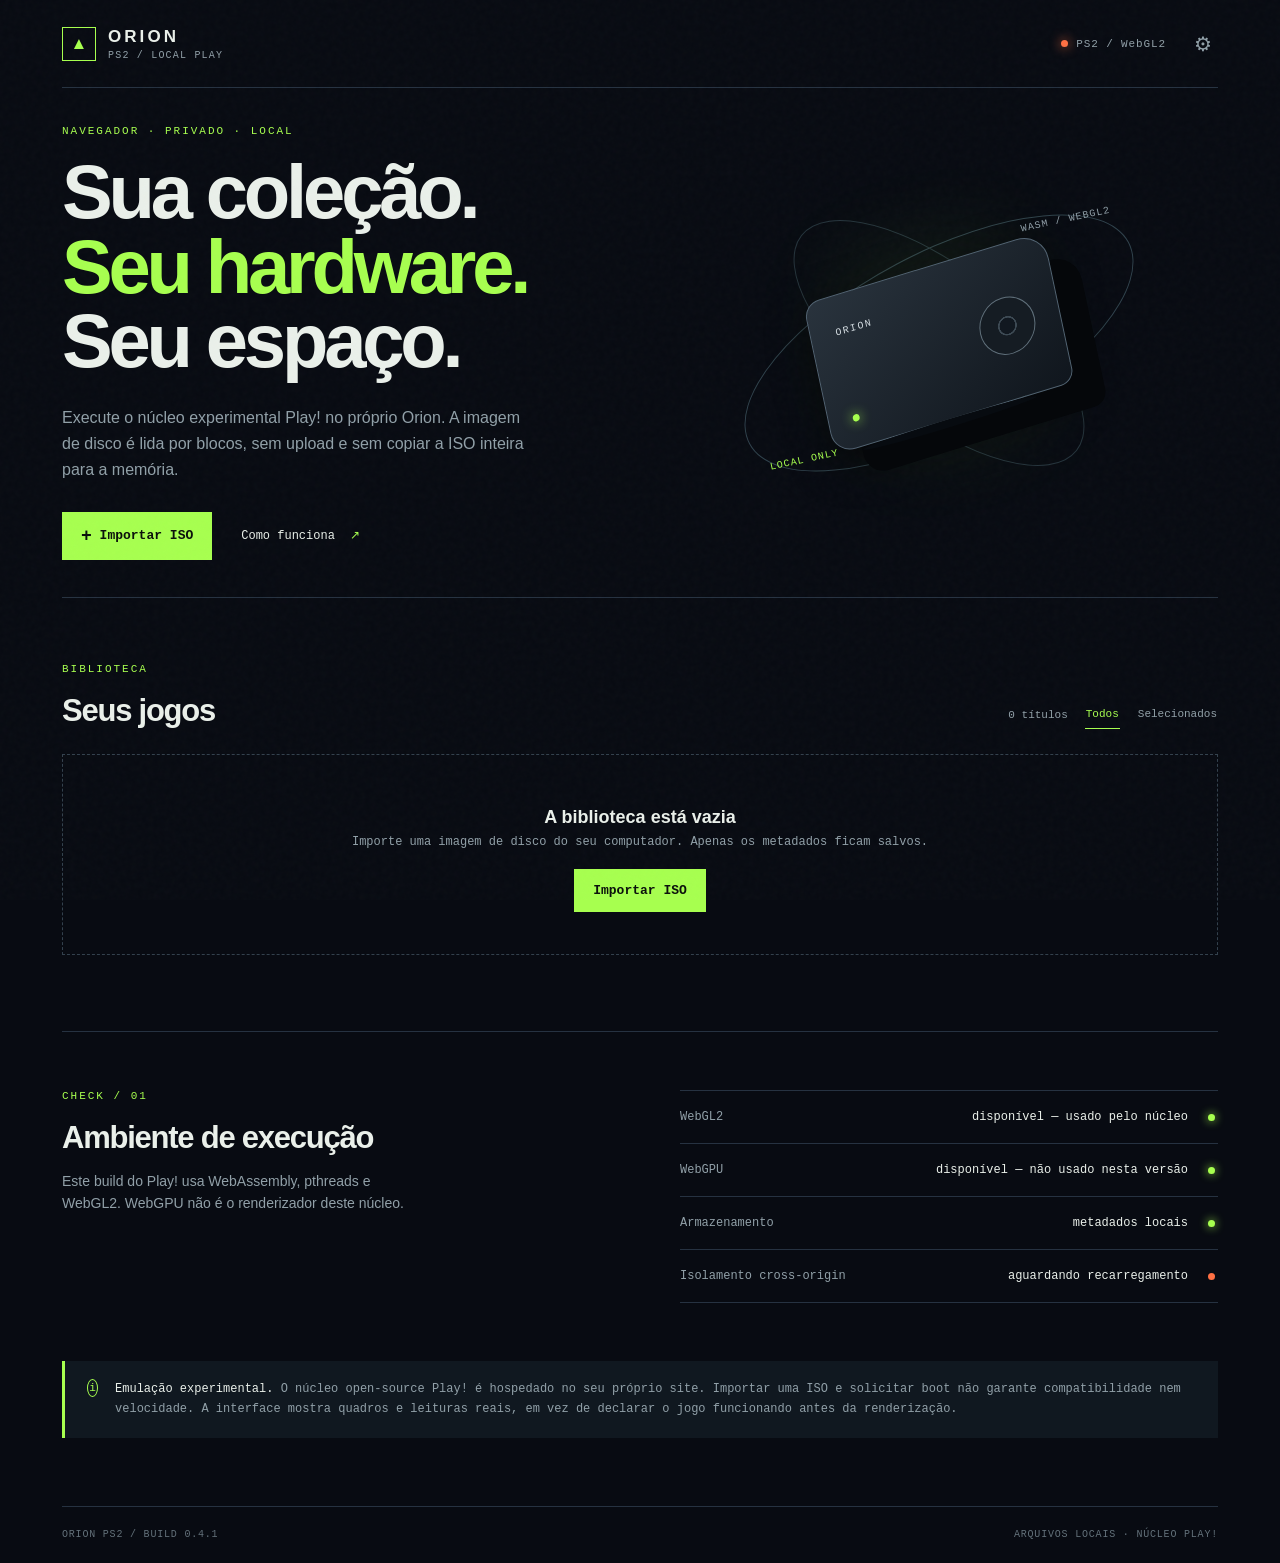
==== commit c65afc83: "Keep UI responsive during cached PS2 disk reads Co-authored-by: Manus <dev-agent@manus.ai>" ====
--- a/index.html
+++ b/index.html
@@ -7,7 +7,7 @@
   <meta name="description" content="Orion PS2 — player experimental no navegador, com leitura local de discos por blocos e núcleo Play! WebAssembly.">
   <title>Orion PS2 — Player local</title>
   <link rel="icon" href="data:image/svg+xml,%3Csvg xmlns='http://www.w3.org/2000/svg' viewBox='0 0 100 100'%3E%3Crect width='100' height='100' rx='22' fill='%23080b12'/%3E%3Cpath d='M20 64 50 18l30 46H63l-13-22-13 22Z' fill='%23a7ff4f'/%3E%3C/svg%3E">
-  <link rel="stylesheet" href="styles.css?v=0.4.0">
+  <link rel="stylesheet" href="styles.css?v=0.4.1">
 </head>
 <body>
   <div class="noise"></div>
@@ -27,12 +27,12 @@
       </div></section>
       <section class="notice"><span class="notice-icon">i</span><p><strong>Emulação experimental.</strong> O núcleo open-source Play! é hospedado no seu próprio site. Importar uma ISO e solicitar boot não garante compatibilidade nem velocidade. A interface mostra quadros e leituras reais, em vez de declarar o jogo funcionando antes da renderização.</p></section>
     </main>
-    <footer><span>ORION PS2 / BUILD 0.4.0</span><span>ARQUIVOS LOCAIS · NÚCLEO PLAY!</span></footer>
+    <footer><span>ORION PS2 / BUILD 0.4.1</span><span>ARQUIVOS LOCAIS · NÚCLEO PLAY!</span></footer>
   </div>
   <dialog id="howDialog"><button class="dialog-close" data-close aria-label="Fechar">×</button><p class="eyebrow">FLUXO LOCAL</p><h2>Como o Orion funciona</h2><ol><li>Aguarde a ativação do isolamento; a primeira visita pode recarregar automaticamente.</li><li>Selecione uma ISO extraída e disponível localmente — não um ZIP ou arquivo somente na nuvem.</li><li>O player lê pequenos blocos e solicita o boot ao núcleo.</li><li>Clique no canvas para usar o teclado. Start: Enter; botões: A/Z/S/X.</li></ol><p class="dialog-note">A biblioteca guarda apenas metadados por escolha de privacidade. Ao recarregar, selecione o arquivo novamente. O Play! não exige BIOS externa.</p></dialog>
   <dialog id="emulatorDialog" class="player-dialog"><button class="dialog-close" data-close aria-label="Fechar player">×</button><p class="eyebrow">PLAY! / WASM / WEBGL2</p><h2 id="emulatorName">Seu jogo</h2><p class="dialog-note" id="emulatorMessage" role="status">Aguardando arquivo…</p><div id="playerHost"></div><p id="playerStats" class="dialog-note"></p><button class="text-btn" id="retryFileBtn">Selecionar ISO novamente</button></dialog>
   <dialog id="settingsDialog"><button class="dialog-close" data-close aria-label="Fechar">×</button><p class="eyebrow">CONFIGURAÇÕES</p><h2>Ambiente local</h2><div class="settings-line"><span>Renderizador</span><strong>WebGL2</strong></div><div class="settings-line"><span>BIOS externa</span><strong>Não necessária no Play!</strong></div><p class="helper">O núcleo e o player são servidos do mesmo site. A ISO não é enviada; mantenha o arquivo selecionado disponível durante a sessão.</p><div class="settings-line"><span>Metadados da biblioteca</span><button class="danger-btn" id="clearLibraryBtn">Limpar</button></div></dialog>
   <div id="toast" class="toast" role="status"></div>
-  <script type="module" src="app.js?v=0.4.0"></script>
+  <script type="module" src="app.js?v=0.4.1"></script>
 </body>
 </html>
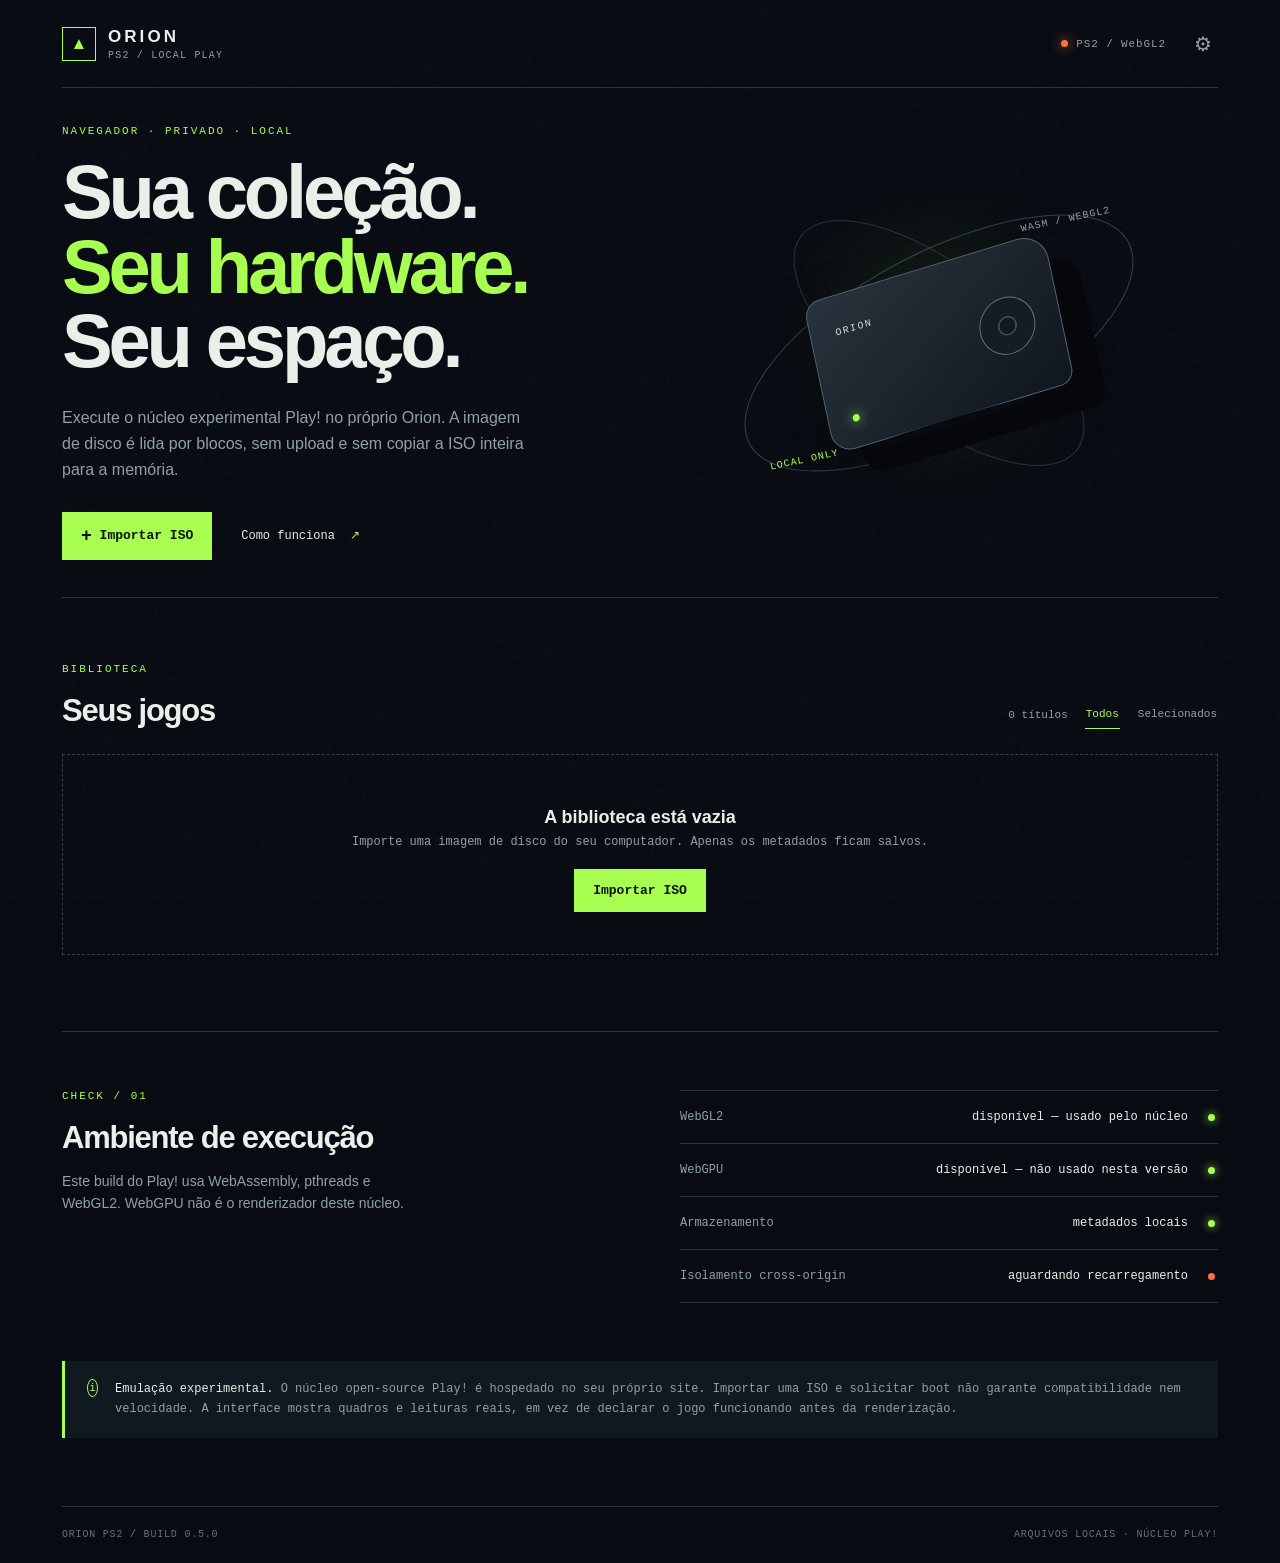
==== commit 3d693006: "Ship faster PS2 disk streaming and measured FPS with compatibility fallback Co-authored-by: Manus <d" ====
--- a/index.html
+++ b/index.html
@@ -27,12 +27,12 @@
       </div></section>
       <section class="notice"><span class="notice-icon">i</span><p><strong>Emulação experimental.</strong> O núcleo open-source Play! é hospedado no seu próprio site. Importar uma ISO e solicitar boot não garante compatibilidade nem velocidade. A interface mostra quadros e leituras reais, em vez de declarar o jogo funcionando antes da renderização.</p></section>
     </main>
-    <footer><span>ORION PS2 / BUILD 0.4.1</span><span>ARQUIVOS LOCAIS · NÚCLEO PLAY!</span></footer>
+    <footer><span>ORION PS2 / BUILD 0.5.0</span><span>ARQUIVOS LOCAIS · NÚCLEO PLAY!</span></footer>
   </div>
   <dialog id="howDialog"><button class="dialog-close" data-close aria-label="Fechar">×</button><p class="eyebrow">FLUXO LOCAL</p><h2>Como o Orion funciona</h2><ol><li>Aguarde a ativação do isolamento; a primeira visita pode recarregar automaticamente.</li><li>Selecione uma ISO extraída e disponível localmente — não um ZIP ou arquivo somente na nuvem.</li><li>O player lê pequenos blocos e solicita o boot ao núcleo.</li><li>Clique no canvas para usar o teclado. Start: Enter; botões: A/Z/S/X.</li></ol><p class="dialog-note">A biblioteca guarda apenas metadados por escolha de privacidade. Ao recarregar, selecione o arquivo novamente. O Play! não exige BIOS externa.</p></dialog>
   <dialog id="emulatorDialog" class="player-dialog"><button class="dialog-close" data-close aria-label="Fechar player">×</button><p class="eyebrow">PLAY! / WASM / WEBGL2</p><h2 id="emulatorName">Seu jogo</h2><p class="dialog-note" id="emulatorMessage" role="status">Aguardando arquivo…</p><div id="playerHost"></div><p id="playerStats" class="dialog-note"></p><button class="text-btn" id="retryFileBtn">Selecionar ISO novamente</button></dialog>
-  <dialog id="settingsDialog"><button class="dialog-close" data-close aria-label="Fechar">×</button><p class="eyebrow">CONFIGURAÇÕES</p><h2>Ambiente local</h2><div class="settings-line"><span>Renderizador</span><strong>WebGL2</strong></div><div class="settings-line"><span>BIOS externa</span><strong>Não necessária no Play!</strong></div><p class="helper">O núcleo e o player são servidos do mesmo site. A ISO não é enviada; mantenha o arquivo selecionado disponível durante a sessão.</p><div class="settings-line"><span>Metadados da biblioteca</span><button class="danger-btn" id="clearLibraryBtn">Limpar</button></div></dialog>
+  <dialog id="settingsDialog"><button class="dialog-close" data-close aria-label="Fechar">×</button><p class="eyebrow">CONFIGURAÇÕES</p><h2>Ambiente local</h2><div class="settings-line"><label for="coreModeSelect">Núcleo PS2</label><select id="coreModeSelect" style="background:#101622;color:#eaf0ea;padding:8px;max-width:65%"><option value="optimized">Otimizado · cache nativo + 16 MiB</option><option value="compatibility">Anterior · compatibilidade + 4 MiB</option></select></div><p class="helper">O modo otimizado reduz chamadas de leitura e solicita a GPU de alto desempenho. Se houver regressão, selecione o núcleo anterior. Feche e inicie o jogo para aplicar. Não garante 60 FPS.</p><div class="settings-line"><span>Renderizador</span><strong>WebGL2 · resolução nativa</strong></div><div class="settings-line"><span>BIOS externa</span><strong>Não necessária no Play!</strong></div><p class="helper">A ISO permanece no computador, sem upload. A GPU usada aparece abaixo do canvas; se indicar software, verifique a aceleração gráfica nas configurações do navegador.</p><div class="settings-line"><span>Metadados da biblioteca</span><button class="danger-btn" id="clearLibraryBtn">Limpar</button></div></dialog>
   <div id="toast" class="toast" role="status"></div>
-  <script type="module" src="app.js?v=0.4.1"></script>
+  <script type="module" src="app.js?v=0.5.0"></script>
 </body>
 </html>
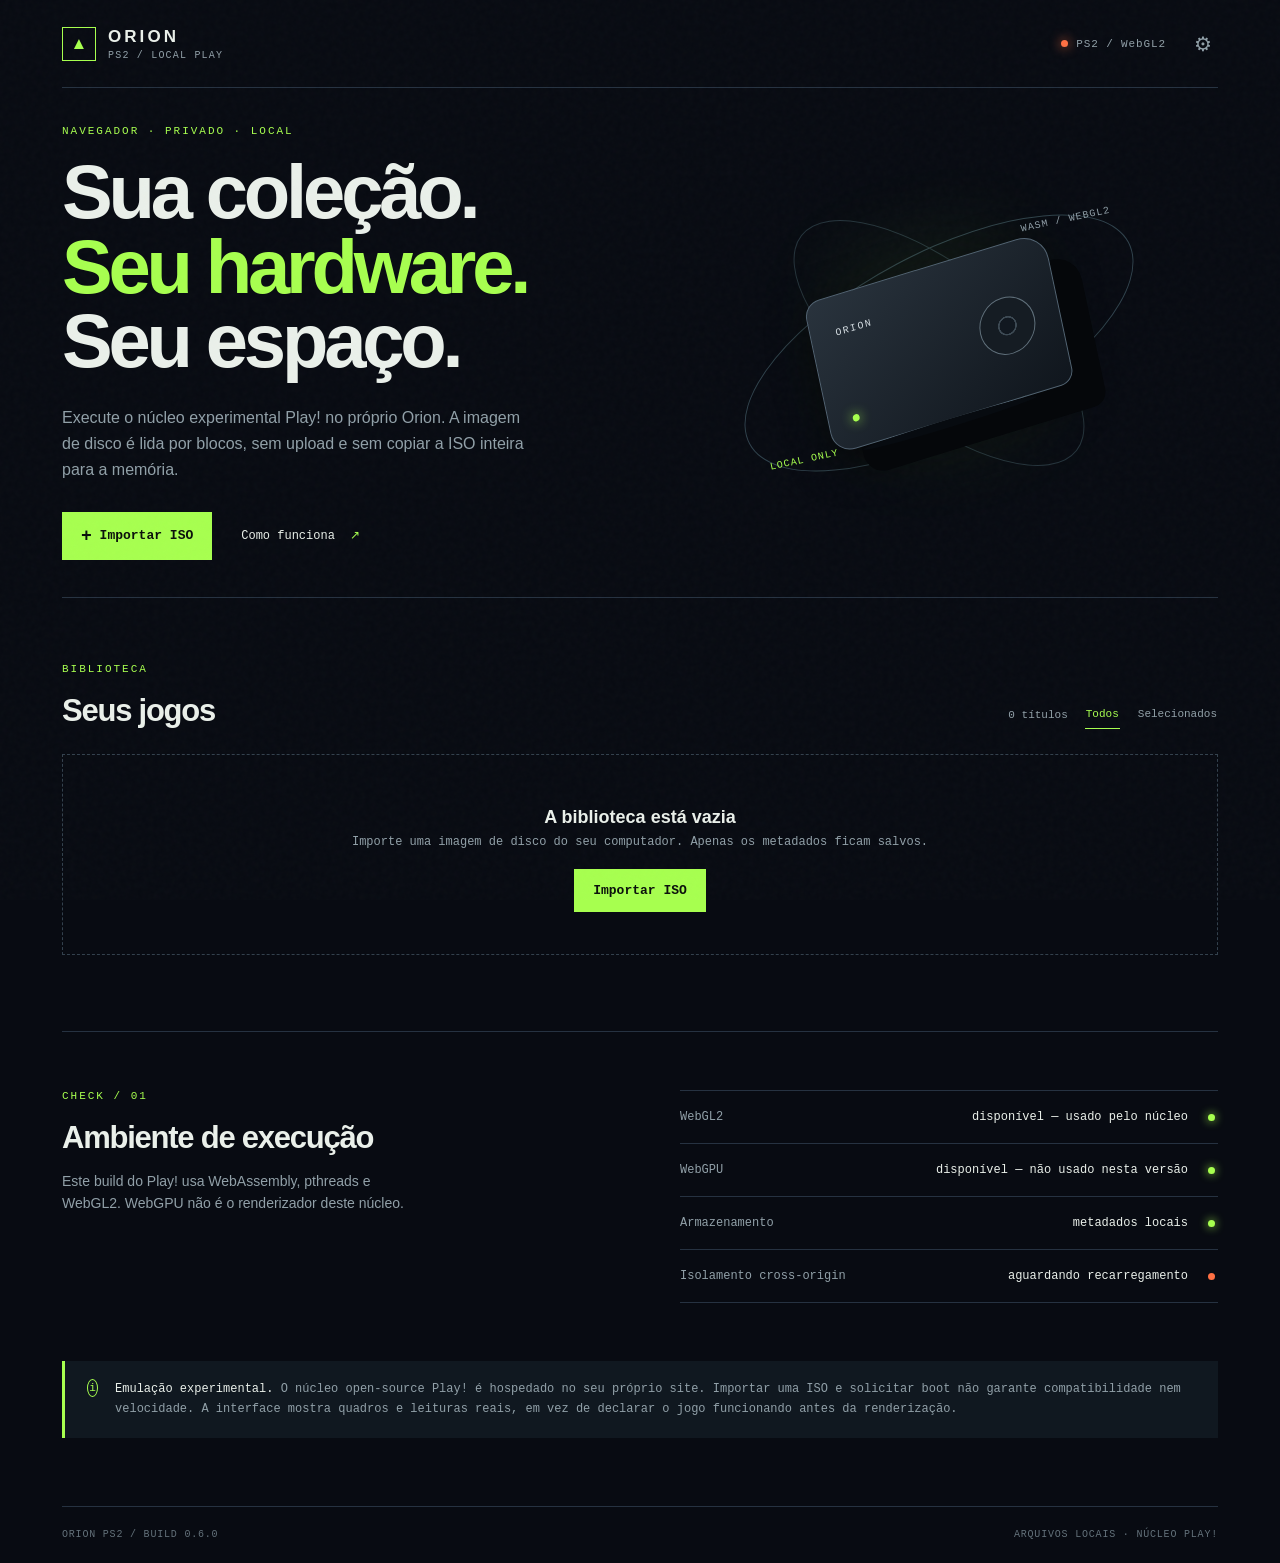
==== commit 34fa5641: "Ship global high precision WebGL and optional dual-source alpha preservation Keep legacy graphics se" ====
--- a/index.html
+++ b/index.html
@@ -27,12 +27,12 @@
       </div></section>
       <section class="notice"><span class="notice-icon">i</span><p><strong>Emulação experimental.</strong> O núcleo open-source Play! é hospedado no seu próprio site. Importar uma ISO e solicitar boot não garante compatibilidade nem velocidade. A interface mostra quadros e leituras reais, em vez de declarar o jogo funcionando antes da renderização.</p></section>
     </main>
-    <footer><span>ORION PS2 / BUILD 0.5.0</span><span>ARQUIVOS LOCAIS · NÚCLEO PLAY!</span></footer>
+    <footer><span>ORION PS2 / BUILD 0.6.0</span><span>ARQUIVOS LOCAIS · NÚCLEO PLAY!</span></footer>
   </div>
   <dialog id="howDialog"><button class="dialog-close" data-close aria-label="Fechar">×</button><p class="eyebrow">FLUXO LOCAL</p><h2>Como o Orion funciona</h2><ol><li>Aguarde a ativação do isolamento; a primeira visita pode recarregar automaticamente.</li><li>Selecione uma ISO extraída e disponível localmente — não um ZIP ou arquivo somente na nuvem.</li><li>O player lê pequenos blocos e solicita o boot ao núcleo.</li><li>Clique no canvas para usar o teclado. Start: Enter; botões: A/Z/S/X.</li></ol><p class="dialog-note">A biblioteca guarda apenas metadados por escolha de privacidade. Ao recarregar, selecione o arquivo novamente. O Play! não exige BIOS externa.</p></dialog>
   <dialog id="emulatorDialog" class="player-dialog"><button class="dialog-close" data-close aria-label="Fechar player">×</button><p class="eyebrow">PLAY! / WASM / WEBGL2</p><h2 id="emulatorName">Seu jogo</h2><p class="dialog-note" id="emulatorMessage" role="status">Aguardando arquivo…</p><div id="playerHost"></div><p id="playerStats" class="dialog-note"></p><button class="text-btn" id="retryFileBtn">Selecionar ISO novamente</button></dialog>
-  <dialog id="settingsDialog"><button class="dialog-close" data-close aria-label="Fechar">×</button><p class="eyebrow">CONFIGURAÇÕES</p><h2>Ambiente local</h2><div class="settings-line"><label for="coreModeSelect">Núcleo PS2</label><select id="coreModeSelect" style="background:#101622;color:#eaf0ea;padding:8px;max-width:65%"><option value="optimized">Otimizado · cache nativo + 16 MiB</option><option value="compatibility">Anterior · compatibilidade + 4 MiB</option></select></div><p class="helper">O modo otimizado reduz chamadas de leitura e solicita a GPU de alto desempenho. Se houver regressão, selecione o núcleo anterior. Feche e inicie o jogo para aplicar. Não garante 60 FPS.</p><div class="settings-line"><span>Renderizador</span><strong>WebGL2 · resolução nativa</strong></div><div class="settings-line"><span>BIOS externa</span><strong>Não necessária no Play!</strong></div><p class="helper">A ISO permanece no computador, sem upload. A GPU usada aparece abaixo do canvas; se indicar software, verifique a aceleração gráfica nas configurações do navegador.</p><div class="settings-line"><span>Metadados da biblioteca</span><button class="danger-btn" id="clearLibraryBtn">Limpar</button></div></dialog>
+  <dialog id="settingsDialog"><button class="dialog-close" data-close aria-label="Fechar">×</button><p class="eyebrow">CONFIGURAÇÕES</p><h2>Ambiente local</h2><div class="settings-line"><label for="coreModeSelect">Núcleo PS2</label><select id="coreModeSelect" style="background:#101622;color:#eaf0ea;padding:8px;max-width:65%"><option value="optimized">Otimizado · cache nativo + 16 MiB</option><option value="compatibility">Anterior · compatibilidade + 4 MiB</option></select></div><div class="settings-line"><label for="graphicsProfileSelect">Gráficos · todos os jogos</label><select id="graphicsProfileSelect" style="background:#101622;color:#eaf0ea;padding:8px;max-width:65%"><option value="auto">Automático · highp + alpha dupla fonte</option><option value="legacy">Anteriores · perfil 0.5</option></select></div><p class="helper">Automático aplica o núcleo gráfico novo a toda a biblioteca e aos próximos jogos. Dupla fonte é usada apenas se a GPU/navegador suportarem; sem ela, highp continua ativo com fallback. Isso não elimina todos os bugs do Play!. O núcleo Anterior mantém também os gráficos antigos. Feche e inicie o jogo para aplicar.</p><div class="settings-line"><span>Renderizador</span><strong>WebGL2 · resolução nativa</strong></div><div class="settings-line"><span>BIOS externa</span><strong>Não necessária no Play!</strong></div><p class="helper">A ISO permanece no computador, sem upload. O caminho gráfico e a GPU usada aparecem abaixo do canvas. Não há filtro visual de cor nem modificação do jogo.</p><div class="settings-line"><span>Metadados da biblioteca</span><button class="danger-btn" id="clearLibraryBtn">Limpar</button></div></dialog>
   <div id="toast" class="toast" role="status"></div>
-  <script type="module" src="app.js?v=0.5.0"></script>
+  <script type="module" src="app.js?v=0.6.0"></script>
 </body>
 </html>
